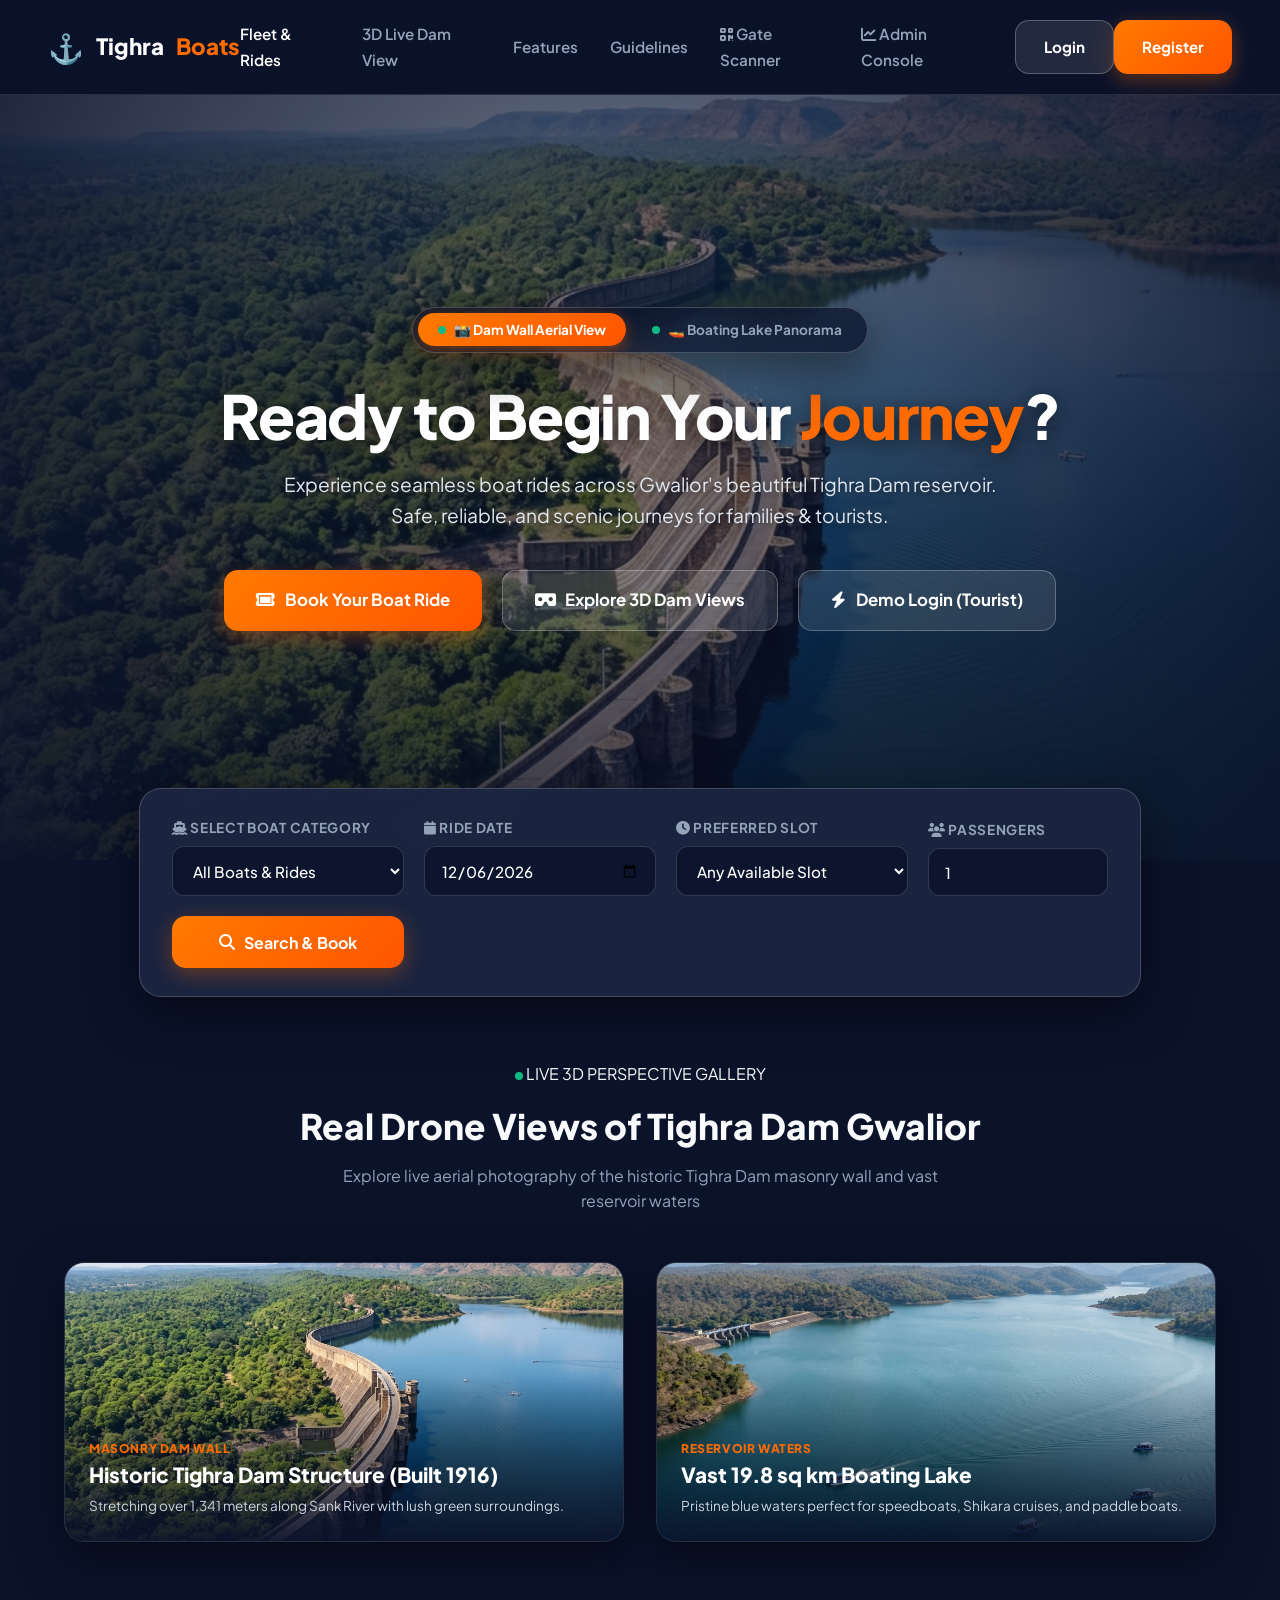
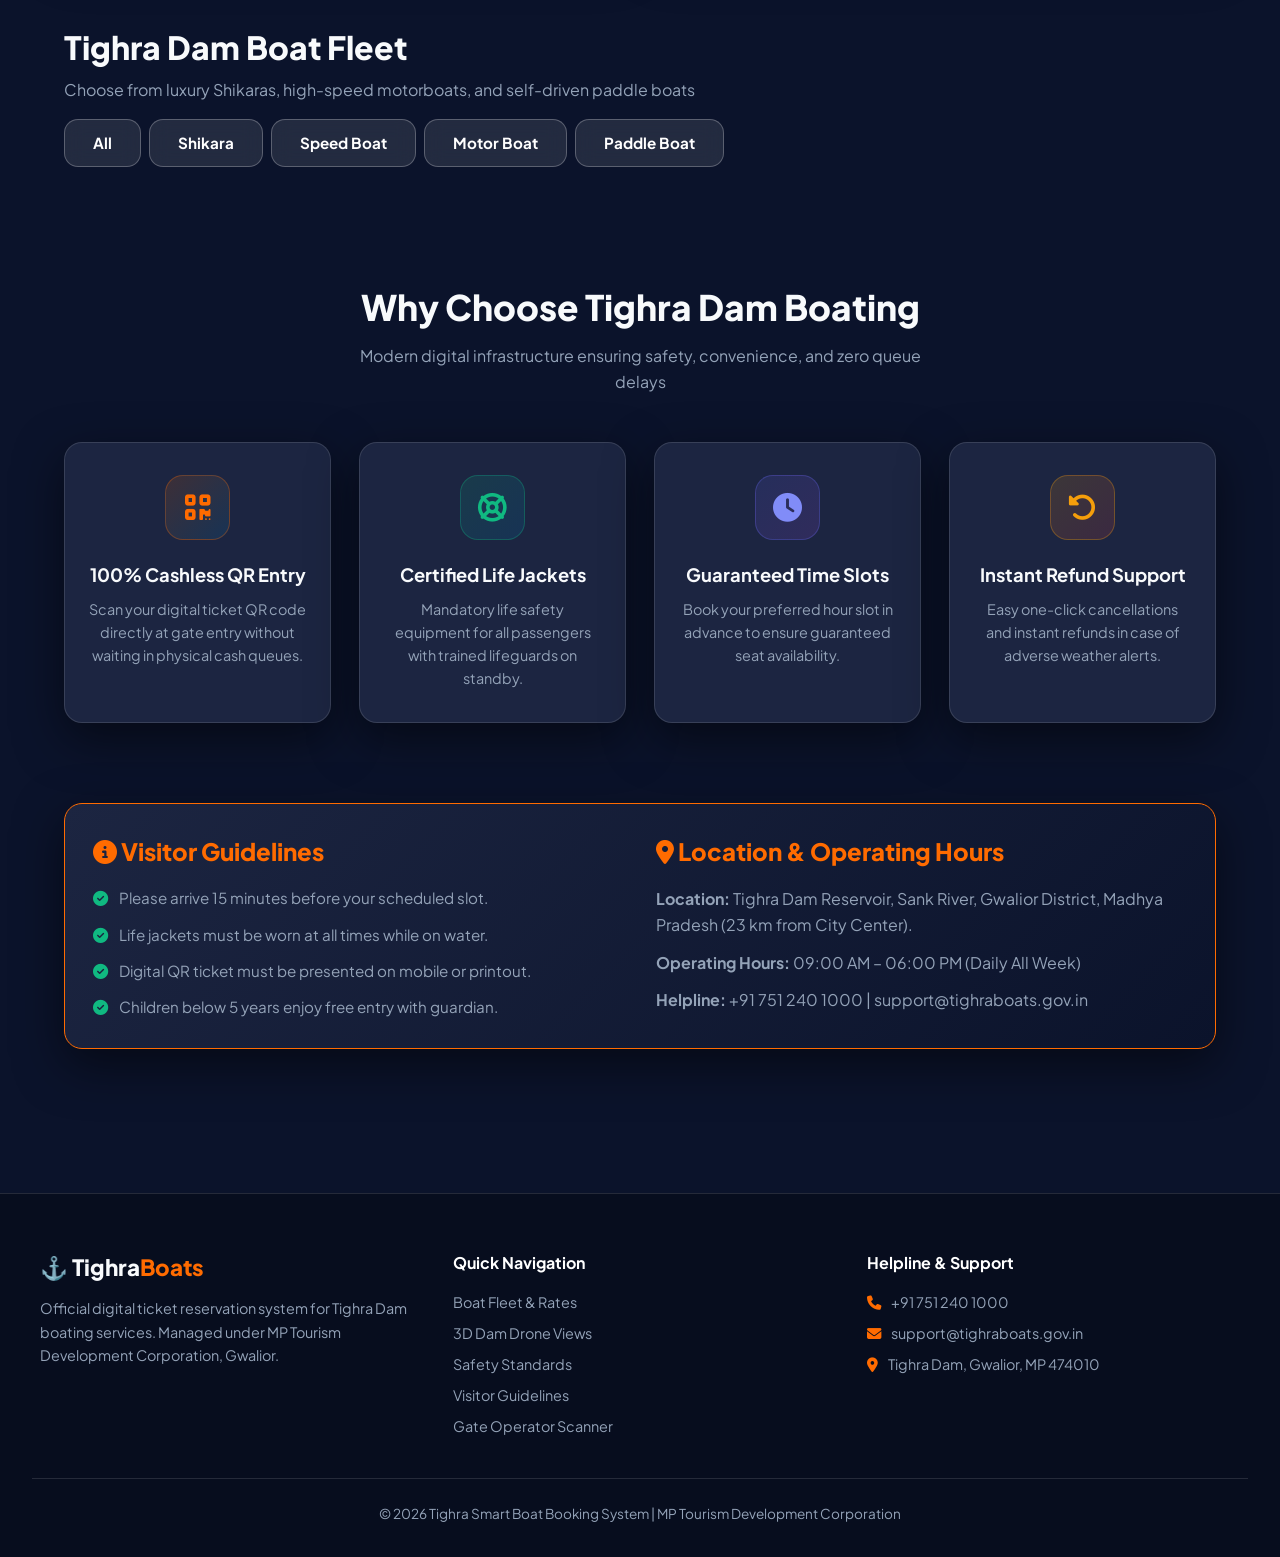
==== index.html @ 551963b4 "Fix layout and static asset paths for Vercel production deployment" ====
<!DOCTYPE html>
<!-- Tighra Dam Official Waterways Portal v2.0 -->
<html lang="en">
<head>
  <meta charset="UTF-8">
  <meta name="viewport" content="width=device-width, initial-scale=1.0">
  <title>Tighra Dam Boating | MP Tourism Official Ticket Booking</title>
  <link rel="stylesheet" href="/static/css/style.css">
  <link rel="stylesheet" href="https://cdnjs.cloudflare.com/ajax/libs/font-awesome/6.4.0/css/all.min.css">
</head>
<body>

  <!-- Navigation Bar -->
  <nav class="navbar">
    <a href="/" class="brand">
      <span class="brand-icon">⚓</span> Tighra<span class="highlight">Boats</span>
    </a>
    <ul class="nav-links">
      <li><a href="#" class="nav-link active" onclick="switchTab('fleet')">Fleet & Rides</a></li>
      <li id="my-tickets-nav" style="display: none;"><a href="#" class="nav-link" onclick="switchTab('tickets')">My Tickets</a></li>
      <li><a href="#showcase-3d" class="nav-link">3D Live Dam View</a></li>
      <li><a href="#features" class="nav-link">Features</a></li>
      <li><a href="#visitor-info" class="nav-link">Guidelines</a></li>
      <li><a href="/operator" class="nav-link" target="_blank"><i class="fa-solid fa-qrcode"></i> Gate Scanner</a></li>
      <li><a href="/admin" class="nav-link" target="_blank"><i class="fa-solid fa-chart-line"></i> Admin Console</a></li>
      <li id="auth-buttons">
        <a href="/login" class="btn btn-outline">Login</a>
        <a href="/register" class="btn btn-primary">Register</a>
      </li>
      <li id="user-profile" style="display: none;">
        <span id="user-display-name" style="font-weight: 700; color: var(--primary); margin-right: 0.5rem;"></span>
        <button class="btn btn-outline" onclick="logout()"><i class="fa-solid fa-right-from-bracket"></i> Logout</button>
      </li>
    </ul>
  </nav>

  <!-- 3D Live Interactive Hero Section -->
  <header class="hero-section" id="hero">
    <!-- Dynamic 3D Background Layer -->
    <div class="hero-bg-layer" id="hero-bg" style="background-image: url('/static/images/tighra_dam_aerial_wall.png');"></div>

    <div class="hero-content" id="hero-card">
      <div class="view-switcher-container">
        <button class="view-btn active" id="btn-view-wall" onclick="switchHeroView('wall')">
          <span class="pulse-dot"></span> 📸 Dam Wall Aerial View
        </button>
        <button class="view-btn" id="btn-view-lake" onclick="switchHeroView('lake')">
          <span class="pulse-dot"></span> 🚤 Boating Lake Panorama
        </button>
      </div>

      <h1 class="hero-title">Ready to Begin Your <span class="highlight-orange">Journey</span>?</h1>
      <p class="hero-subtitle">Experience seamless boat rides across Gwalior's beautiful Tighra Dam reservoir. Safe, reliable, and scenic journeys for families & tourists.</p>

      <div class="hero-actions">
        <a href="#fleet-section" class="btn btn-primary" style="padding: 1rem 2rem; font-size: 1.05rem;"><i class="fa-solid fa-ticket"></i> Book Your Boat Ride</a>
        <a href="#showcase-3d" class="btn btn-outline" style="padding: 1rem 2rem; font-size: 1.05rem;"><i class="fa-solid fa-vr-cardboard"></i> Explore 3D Dam Views</a>
        <a href="/login" class="btn btn-outline" style="padding: 1rem 2rem; font-size: 1.05rem;"><i class="fa-solid fa-bolt"></i> Demo Login (Tourist)</a>
      </div>
    </div>
  </header>

  <!-- Floating Quick Booking Widget -->
  <div class="quick-booking-container">
    <div class="quick-booking-card">
      <div class="form-group">
        <label class="form-label"><i class="fa-solid fa-ship"></i> Select Boat Category</label>
        <select id="hero-boat-select" class="form-select">
          <option value="all">All Boats & Rides</option>
          <option value="Shikara">Shikara Cruise</option>
          <option value="Speed Boat">Speed Boat</option>
          <option value="Motor Boat">Group Motor Boat</option>
          <option value="Paddle Boat">Paddle Boat</option>
        </select>
      </div>

      <div class="form-group">
        <label class="form-label"><i class="fa-solid fa-calendar"></i> Ride Date</label>
        <input type="date" id="hero-date-input" class="form-input">
      </div>

      <div class="form-group">
        <label class="form-label"><i class="fa-solid fa-clock"></i> Preferred Slot</label>
        <select id="hero-slot-select" class="form-select">
          <option value="all">Any Available Slot</option>
          <option value="1">09:00 AM - 10:00 AM</option>
          <option value="2">10:00 AM - 11:00 AM</option>
          <option value="3">11:00 AM - 12:00 PM</option>
          <option value="7">04:00 PM - 05:00 PM</option>
          <option value="8">05:00 PM - 06:00 PM (Sunset)</option>
        </select>
      </div>

      <div class="form-group">
        <label class="form-label"><i class="fa-solid fa-users"></i> Passengers</label>
        <input type="number" id="hero-passengers" class="form-input" min="1" max="10" value="1">
      </div>

      <div>
        <button class="btn btn-primary btn-block" style="padding: 0.95rem; font-size: 1rem;" onclick="handleQuickSearch()"><i class="fa-solid fa-magnifying-glass"></i> Search & Book</button>
      </div>
    </div>
  </div>

  <!-- Main Content Container -->
  <main style="max-width: 1200px; margin: 0 auto; padding: 0 1.5rem 4rem;">

    <!-- 3D Drone Perspective Showcase -->
    <section id="showcase-3d" style="margin-bottom: 5rem;">
      <div style="text-align: center; margin-bottom: 2.5rem;">
        <div class="badge-pill" style="margin-bottom: 0.75rem;">
          <span class="pulse-dot"></span> LIVE 3D PERSPECTIVE GALLERY
        </div>
        <h2 style="font-size: 2.2rem; font-weight: 800; margin-bottom: 0.5rem;">Real Drone Views of Tighra Dam Gwalior</h2>
        <p style="color: var(--text-muted); max-width: 650px; margin: 0 auto;">Explore live aerial photography of the historic Tighra Dam masonry wall and vast reservoir waters</p>
      </div>

      <div class="showcase-3d-grid">
        <div class="showcase-card" onclick="switchHeroView('wall')">
          <img src="/static/images/tighra_dam_aerial_wall.png" alt="Tighra Dam Wall Drone Aerial View">
          <div class="showcase-overlay">
            <span style="font-size: 0.75rem; font-weight: 800; color: var(--primary); text-transform: uppercase; letter-spacing: 0.05em;">Masonry Dam Wall</span>
            <h3 style="font-size: 1.3rem; font-weight: 800; color: #fff;">Historic Tighra Dam Structure (Built 1916)</h3>
            <p style="font-size: 0.85rem; color: #cbd5e1; margin-top: 0.25rem;">Stretching over 1,341 meters along Sank River with lush green surroundings.</p>
          </div>
        </div>

        <div class="showcase-card" onclick="switchHeroView('lake')">
          <img src="/static/images/tighra_dam_lake_boats.png" alt="Tighra Dam Lake Boating Panorama View">
          <div class="showcase-overlay">
            <span style="font-size: 0.75rem; font-weight: 800; color: var(--primary); text-transform: uppercase; letter-spacing: 0.05em;">Reservoir Waters</span>
            <h3 style="font-size: 1.3rem; font-weight: 800; color: #fff;">Vast 19.8 sq km Boating Lake</h3>
            <p style="font-size: 0.85rem; color: #cbd5e1; margin-top: 0.25rem;">Pristine blue waters perfect for speedboats, Shikara cruises, and paddle boats.</p>
          </div>
        </div>
      </div>
    </section>

    <!-- Fleet Showcase Tab -->
    <section id="tab-fleet">
      <div id="fleet-section" style="display: flex; justify-content: space-between; align-items: center; margin-bottom: 2rem; flex-wrap: wrap; gap: 1rem;">
        <div>
          <h2 style="font-size: 2rem; font-weight: 800; margin-bottom: 0.25rem;">Tighra Dam Boat Fleet</h2>
          <p style="color: var(--text-muted);">Choose from luxury Shikaras, high-speed motorboats, and self-driven paddle boats</p>
        </div>

        <div style="display: flex; gap: 0.5rem; flex-wrap: wrap;">
          <button class="btn btn-outline" onclick="filterBoats('all')">All</button>
          <button class="btn btn-outline" onclick="filterBoats('Shikara')">Shikara</button>
          <button class="btn btn-outline" onclick="filterBoats('Speed Boat')">Speed Boat</button>
          <button class="btn btn-outline" onclick="filterBoats('Motor Boat')">Motor Boat</button>
          <button class="btn btn-outline" onclick="filterBoats('Paddle Boat')">Paddle Boat</button>
        </div>
      </div>

      <div id="boats-grid" class="grid">
        <!-- Rendered via JavaScript -->
      </div>
    </section>

    <!-- My Tickets Tab -->
    <section id="tab-tickets" style="display: none;">
      <h2 style="font-size: 2rem; font-weight: 800; margin-bottom: 0.5rem;">My Booked Digital Tickets</h2>
      <p style="color: var(--text-muted); margin-bottom: 2rem;">Manage your active QR tickets, view details, or process cancellations</p>
      <div id="my-tickets-grid" class="grid">
        <!-- Rendered via JavaScript -->
      </div>
    </section>

    <!-- Why Choose Us Features Grid -->
    <section id="features" style="margin-top: 5rem;">
      <div style="text-align: center; margin-bottom: 3rem;">
        <h2 style="font-size: 2.2rem; font-weight: 800; margin-bottom: 0.5rem;">Why Choose Tighra Dam Boating</h2>
        <p style="color: var(--text-muted); max-width: 600px; margin: 0 auto;">Modern digital infrastructure ensuring safety, convenience, and zero queue delays</p>
      </div>

      <div class="grid" style="grid-template-columns: repeat(auto-fit, minmax(240px, 1fr));">
        <div class="card feature-card">
          <div class="feature-icon"><i class="fa-solid fa-qrcode"></i></div>
          <h3 class="feature-title">100% Cashless QR Entry</h3>
          <p class="feature-desc">Scan your digital ticket QR code directly at gate entry without waiting in physical cash queues.</p>
        </div>

        <div class="card feature-card">
          <div class="feature-icon" style="background: linear-gradient(135deg, rgba(16, 185, 129, 0.15) 0%, rgba(2, 132, 199, 0.15) 100%); border-color: rgba(16, 185, 129, 0.3); color: var(--success);"><i class="fa-solid fa-life-ring"></i></div>
          <h3 class="feature-title">Certified Life Jackets</h3>
          <p class="feature-desc">Mandatory life safety equipment for all passengers with trained lifeguards on standby.</p>
        </div>

        <div class="card feature-card">
          <div class="feature-icon" style="background: linear-gradient(135deg, rgba(99, 102, 241, 0.15) 0%, rgba(168, 85, 247, 0.15) 100%); border-color: rgba(99, 102, 241, 0.3); color: #818cf8;"><i class="fa-solid fa-clock"></i></div>
          <h3 class="feature-title">Guaranteed Time Slots</h3>
          <p class="feature-desc">Book your preferred hour slot in advance to ensure guaranteed seat availability.</p>
        </div>

        <div class="card feature-card">
          <div class="feature-icon" style="background: linear-gradient(135deg, rgba(245, 158, 11, 0.15) 0%, rgba(239, 68, 68, 0.15) 100%); border-color: rgba(245, 158, 11, 0.3); color: var(--warning);"><i class="fa-solid fa-rotate-left"></i></div>
          <h3 class="feature-title">Instant Refund Support</h3>
          <p class="feature-desc">Easy one-click cancellations and instant refunds in case of adverse weather alerts.</p>
        </div>
      </div>
    </section>

    <!-- Visitor Guidelines & Hours -->
    <section id="visitor-info" style="margin-top: 5rem;">
      <div class="card" style="background: linear-gradient(135deg, #1c2541 0%, #0b132b 100%); border: 1px solid var(--primary);">
        <div style="display: grid; grid-template-columns: repeat(auto-fit, minmax(280px, 1fr)); gap: 2rem;">
          <div>
            <h3 style="font-size: 1.5rem; font-weight: 800; margin-bottom: 1rem; color: var(--primary);"><i class="fa-solid fa-circle-info"></i> Visitor Guidelines</h3>
            <ul style="list-style: none; display: flex; flex-direction: column; gap: 0.75rem; color: var(--text-muted); font-size: 0.95rem;">
              <li><i class="fa-solid fa-circle-check" style="color: var(--success); margin-right: 0.5rem;"></i> Please arrive 15 minutes before your scheduled slot.</li>
              <li><i class="fa-solid fa-circle-check" style="color: var(--success); margin-right: 0.5rem;"></i> Life jackets must be worn at all times while on water.</li>
              <li><i class="fa-solid fa-circle-check" style="color: var(--success); margin-right: 0.5rem;"></i> Digital QR ticket must be presented on mobile or printout.</li>
              <li><i class="fa-solid fa-circle-check" style="color: var(--success); margin-right: 0.5rem;"></i> Children below 5 years enjoy free entry with guardian.</li>
            </ul>
          </div>

          <div>
            <h3 style="font-size: 1.5rem; font-weight: 800; margin-bottom: 1rem; color: var(--primary);"><i class="fa-solid fa-location-dot"></i> Location & Operating Hours</h3>
            <p style="color: var(--text-muted); margin-bottom: 0.75rem;"><strong>Location:</strong> Tighra Dam Reservoir, Sank River, Gwalior District, Madhya Pradesh (23 km from City Center).</p>
            <p style="color: var(--text-muted); margin-bottom: 0.75rem;"><strong>Operating Hours:</strong> 09:00 AM – 06:00 PM (Daily All Week)</p>
            <p style="color: var(--text-muted);"><strong>Helpline:</strong> +91 751 240 1000 | support@tighraboats.gov.in</p>
          </div>
        </div>
      </div>
    </section>

  </main>

  <!-- Booking Modal -->
  <div id="booking-modal" class="modal-backdrop">
    <div class="modal">
      <div class="modal-header">
        <h3 class="modal-title" id="booking-modal-title">Book Boat Ride</h3>
        <button class="close-btn" onclick="closeModal('booking-modal')">&times;</button>
      </div>

      <form id="booking-form" onsubmit="handleBookingSubmit(event)">
        <input type="hidden" id="book-boat-id">

        <div class="form-group" style="margin-bottom: 1rem;">
          <label class="form-label">Selected Boat</label>
          <input type="text" id="book-boat-name" class="form-input" readonly>
        </div>

        <div class="form-group" style="margin-bottom: 1rem;">
          <label class="form-label">Select Date</label>
          <input type="date" id="book-date" class="form-input" required onchange="loadAvailableSlots()">
        </div>

        <div class="form-group" style="margin-bottom: 1rem;">
          <label class="form-label">Select Time Slot</label>
          <select id="book-slot-id" class="form-select" required onchange="calculateTotalPrice()">
            <option value="">-- Choose Time Slot --</option>
          </select>
        </div>

        <div class="form-group" style="margin-bottom: 1.25rem;">
          <label class="form-label">Number of Passengers</label>
          <input type="number" id="book-passengers" class="form-input" min="1" max="10" value="1" required onchange="calculateTotalPrice()" onkeyup="calculateTotalPrice()">
        </div>

        <div style="background: rgba(255, 107, 0, 0.1); border: 1px solid rgba(255, 107, 0, 0.3); border-radius: 12px; padding: 1.25rem; margin-bottom: 1.5rem;">
          <div style="display: flex; justify-content: space-between; margin-bottom: 0.5rem;">
            <span>Rate per passenger:</span>
            <span id="book-rate-display" style="font-weight: 700; color: var(--primary);">₹0</span>
          </div>
          <div style="display: flex; justify-content: space-between; font-size: 1.25rem; font-weight: 800; border-top: 1px solid rgba(255, 255, 255, 0.1); padding-top: 0.5rem;">
            <span>Total Payable Amount:</span>
            <span id="book-total-display" style="color: var(--success);">₹0</span>
          </div>
        </div>

        <button type="submit" class="btn btn-primary btn-block" style="padding: 1rem; font-size: 1.05rem;"><i class="fa-solid fa-lock"></i> Proceed to Pay (Razorpay Gateway)</button>
      </form>
    </div>
  </div>

  <!-- Real Razorpay Tourist Payment Drawer Modal -->
  <div id="payment-modal" class="modal-backdrop">
    <div class="modal" style="border: 2px solid var(--primary); max-width: 480px;">
      <div style="display: flex; justify-content: space-between; align-items: center; border-bottom: 1px solid var(--card-border); padding-bottom: 1rem; margin-bottom: 1.25rem;">
        <div style="display: flex; align-items: center; gap: 0.75rem;">
          <div style="font-size: 1.8rem; color: var(--primary);"><i class="fa-solid fa-shield-halved"></i></div>
          <div>
            <h4 style="font-size: 1.1rem; font-weight: 800;">Razorpay Secure Payment</h4>
            <p style="font-size: 0.75rem; color: var(--text-muted);">MP Tourism - Tighra Dam Boating</p>
          </div>
        </div>
        <button class="close-btn" onclick="closeModal('payment-modal')">&times;</button>
      </div>

      <div style="background: #0b132b; padding: 1rem; border-radius: 12px; margin-bottom: 1.25rem;">
        <div style="display: flex; justify-content: space-between; margin-bottom: 0.35rem; font-size: 0.9rem;">
          <span style="color: var(--text-muted);">Order Amount:</span>
          <strong id="pay-modal-amount" style="color: var(--success); font-size: 1.25rem;">₹0</strong>
        </div>
        <div style="font-size: 0.75rem; color: var(--text-muted);"><i class="fa-solid fa-lock"></i> 256-Bit SSL Encrypted Payment</div>
      </div>

      <div class="form-group" style="margin-bottom: 1.25rem;">
        <label class="form-label">Select Payment Option</label>
        <select id="payment-method-select" class="form-select" onchange="togglePaymentInputs()">
          <option value="upi">UPI (GPay / PhonePe / Paytm / BHIM)</option>
          <option value="card">Credit / Debit Card</option>
          <option value="netbanking">Net Banking</option>
        </select>
      </div>

      <!-- UPI Payment Details -->
      <div id="pay-input-upi" class="pay-input-group" style="margin-bottom: 1.25rem;">
        <label class="form-label">Enter VPA / UPI ID</label>
        <input type="text" id="pay-upi-id" class="form-input" placeholder="e.g. mobileNumber@upi or user@okhdfcbank" value="tourist@upi">
        <p style="font-size: 0.75rem; color: var(--text-muted); margin-top: 0.35rem;">A payment request will be sent to your UPI App.</p>
      </div>

      <!-- Card Payment Details -->
      <div id="pay-input-card" class="pay-input-group" style="display: none; margin-bottom: 1.25rem;">
        <div class="form-group" style="margin-bottom: 0.85rem;">
          <label class="form-label">Card Number</label>
          <input type="text" class="form-input" placeholder="4532 •••• •••• 8910" value="4532 8900 1234 8910">
        </div>
        <div style="display: grid; grid-template-columns: 1fr 1fr; gap: 0.75rem;">
          <div>
            <label class="form-label">Expiry (MM/YY)</label>
            <input type="text" class="form-input" placeholder="08/28" value="12/28">
          </div>
          <div>
            <label class="form-label">CVV</label>
            <input type="password" class="form-input" placeholder="•••" value="888">
          </div>
        </div>
      </div>

      <!-- Net Banking Bank Details -->
      <div id="pay-input-netbanking" class="pay-input-group" style="display: none; margin-bottom: 1.25rem;">
        <label class="form-label">Select Your Bank</label>
        <select class="form-select">
          <option value="SBI">State Bank of India (SBI)</option>
          <option value="HDFC">HDFC Bank</option>
          <option value="ICICI">ICICI Bank</option>
          <option value="AXIS">Axis Bank</option>
          <option value="PNB">Punjab National Bank</option>
        </select>
      </div>

      <button onclick="processPaymentSuccess()" class="btn btn-success btn-block" style="padding: 1rem; font-size: 1.1rem;"><i class="fa-solid fa-check-circle"></i> Complete Payment & Generate Ticket</button>
    </div>
  </div>

  <!-- Digital Ticket Modal -->
  <div id="ticket-modal" class="modal-backdrop">
    <div class="modal" style="max-width: 460px;">
      <div class="modal-header">
        <h3 class="modal-title">Digital Boarding Pass</h3>
        <button class="close-btn" onclick="closeModal('ticket-modal')">&times;</button>
      </div>

      <div id="ticket-modal-content">
        <!-- Rendered via JavaScript -->
      </div>

      <div style="display: flex; gap: 0.5rem; margin-top: 1.5rem;">
        <button class="btn btn-outline btn-block" onclick="window.print()"><i class="fa-solid fa-print"></i> Print Pass</button>
        <button class="btn btn-primary btn-block" onclick="closeModal('ticket-modal')">Done</button>
      </div>
    </div>
  </div>

  <!-- Auth Modals -->
  <div id="login-modal" class="modal-backdrop">
    <div class="modal">
      <div class="modal-header">
        <h3 class="modal-title">Login to Account</h3>
        <button class="close-btn" onclick="closeModal('login-modal')">&times;</button>
      </div>
      <form onsubmit="handleLogin(event)">
        <div class="form-group" style="margin-bottom: 1rem;">
          <label class="form-label">Email Address</label>
          <input type="email" id="login-email" class="form-input" required placeholder="tourist@example.com">
        </div>
        <div class="form-group" style="margin-bottom: 1.25rem;">
          <label class="form-label">Password</label>
          <input type="password" id="login-password" class="form-input" required placeholder="••••••••">
        </div>
        <button type="submit" class="btn btn-primary btn-block" style="padding: 0.9rem;">Login</button>
      </form>
    </div>
  </div>

  <div id="register-modal" class="modal-backdrop">
    <div class="modal">
      <div class="modal-header">
        <h3 class="modal-title">Create Tourist Account</h3>
        <button class="close-btn" onclick="closeModal('register-modal')">&times;</button>
      </div>
      <form onsubmit="handleRegister(event)">
        <div class="form-group" style="margin-bottom: 0.85rem;">
          <label class="form-label">Full Name</label>
          <input type="text" id="reg-name" class="form-input" required placeholder="Anand Sharma">
        </div>
        <div class="form-group" style="margin-bottom: 0.85rem;">
          <label class="form-label">Email Address</label>
          <input type="email" id="reg-email" class="form-input" required placeholder="tourist@example.com">
        </div>
        <div class="form-group" style="margin-bottom: 0.85rem;">
          <label class="form-label">Mobile Number</label>
          <input type="tel" id="reg-phone" class="form-input" required placeholder="+91 98765 43210">
        </div>
        <div class="form-group" style="margin-bottom: 1.25rem;">
          <label class="form-label">Password</label>
          <input type="password" id="reg-password" class="form-input" required placeholder="••••••••">
        </div>
        <button type="submit" class="btn btn-primary btn-block" style="padding: 0.9rem;">Create Account</button>
      </form>
    </div>
  </div>

  <!-- Footer -->
  <footer>
    <div class="footer-content">
      <div>
        <div class="footer-brand">⚓ Tighra<span style="color: var(--primary);">Boats</span></div>
        <p class="footer-text">Official digital ticket reservation system for Tighra Dam boating services. Managed under MP Tourism Development Corporation, Gwalior.</p>
      </div>

      <div>
        <h4 style="font-size: 1rem; font-weight: 700; margin-bottom: 1rem; color: #fff;">Quick Navigation</h4>
        <ul style="list-style: none; display: flex; flex-direction: column; gap: 0.5rem; font-size: 0.9rem; color: var(--text-muted);">
          <li><a href="#fleet-section" style="color: inherit; text-decoration: none;">Boat Fleet & Rates</a></li>
          <li><a href="#showcase-3d" style="color: inherit; text-decoration: none;">3D Dam Drone Views</a></li>
          <li><a href="#features" style="color: inherit; text-decoration: none;">Safety Standards</a></li>
          <li><a href="#visitor-info" style="color: inherit; text-decoration: none;">Visitor Guidelines</a></li>
          <li><a href="/operator" target="_blank" style="color: inherit; text-decoration: none;">Gate Operator Scanner</a></li>
        </ul>
      </div>

      <div>
        <h4 style="font-size: 1rem; font-weight: 700; margin-bottom: 1rem; color: #fff;">Helpline & Support</h4>
        <p class="footer-text"><i class="fa-solid fa-phone" style="color: var(--primary); margin-right: 0.5rem;"></i> +91 751 240 1000</p>
        <p class="footer-text" style="margin-top: 0.5rem;"><i class="fa-solid fa-envelope" style="color: var(--primary); margin-right: 0.5rem;"></i> support@tighraboats.gov.in</p>
        <p class="footer-text" style="margin-top: 0.5rem;"><i class="fa-solid fa-location-dot" style="color: var(--primary); margin-right: 0.5rem;"></i> Tighra Dam, Gwalior, MP 474010</p>
      </div>
    </div>

    <div style="text-align: center; border-top: 1px solid var(--card-border); padding-top: 1.5rem; color: var(--text-muted); font-size: 0.85rem;">
      <p>&copy; 2026 Tighra Smart Boat Booking System | MP Tourism Development Corporation</p>
    </div>
  </footer>

  <script src="/static/js/app.js"></script>
</body>
</html>
---- static/css/style.css ----
/* Tighra Smart Boat Booking System - Premium 3D Live UI/UX (CarFerry Inspired) */
@import url('https://fonts.googleapis.com/css2?family=Plus+Jakarta+Sans:wght@300;400;500;600;700;800&display=swap');

:root {
  --primary: #ff6b00;
  --primary-hover: #e66000;
  --primary-gradient: linear-gradient(135deg, #ff7a00 0%, #ff5500 100%);
  --secondary-blue: #0284c7;
  --dark-bg: #0b132b;
  --dark-card: #1c2541;
  --card-border: rgba(255, 255, 255, 0.12);
  --text-main: #f8fafc;
  --text-muted: #94a3b8;
  --success: #10b981;
  --danger: #ef4444;
  --warning: #f59e0b;
  --glass-shadow: 0 16px 48px rgba(0, 0, 0, 0.5);
  --radius: 18px;
  --transition: all 0.35s cubic-bezier(0.4, 0, 0.2, 1);
}

* {
  box-sizing: border-box;
  margin: 0;
  padding: 0;
  font-family: 'Plus Jakarta Sans', sans-serif;
}

body {
  background-color: var(--dark-bg);
  color: var(--text-main);
  min-height: 100vh;
  line-height: 1.6;
  overflow-x: hidden;
}

/* Header & Navbar */
.navbar {
  display: flex;
  justify-content: space-between;
  align-items: center;
  padding: 1.25rem 3rem;
  background: rgba(11, 19, 43, 0.92);
  backdrop-filter: blur(14px);
  border-bottom: 1px solid var(--card-border);
  position: sticky;
  top: 0;
  z-index: 1000;
}

.brand {
  display: flex;
  align-items: center;
  gap: 0.75rem;
  font-size: 1.4rem;
  font-weight: 800;
  color: #fff;
  text-decoration: none;
}

.brand span.highlight {
  color: var(--primary);
}

.brand-icon {
  font-size: 1.8rem;
  color: var(--primary);
}

.nav-links {
  display: flex;
  align-items: center;
  gap: 2rem;
  list-style: none;
}

.nav-link {
  color: var(--text-muted);
  text-decoration: none;
  font-weight: 600;
  font-size: 0.95rem;
  transition: var(--transition);
  cursor: pointer;
}

.nav-link:hover, .nav-link.active {
  color: #fff;
}

/* 3D Live Hero Section */
.hero-section {
  position: relative;
  min-height: 85vh;
  display: flex;
  flex-direction: column;
  align-items: center;
  justify-content: center;
  text-align: center;
  padding: 5rem 1.5rem 6rem;
  perspective: 1000px;
  overflow: hidden;
}

.hero-bg-layer {
  position: absolute;
  top: -5%;
  left: -5%;
  width: 110%;
  height: 110%;
  background-size: cover;
  background-position: center;
  transition: transform 0.2s cubic-bezier(0.1, 0.9, 0.2, 1), background-image 0.75s ease-in-out;
  z-index: 1;
}

.hero-bg-layer::after {
  content: '';
  position: absolute;
  inset: 0;
  background: radial-gradient(circle at 50% 40%, rgba(11, 19, 43, 0.45) 0%, rgba(11, 19, 43, 0.95) 90%);
}

.hero-content {
  position: relative;
  z-index: 10;
  max-width: 920px;
  transform-style: preserve-3d;
  transition: transform 0.2s cubic-bezier(0.1, 0.9, 0.2, 1);
}

/* Live 3D View Switcher Pills */
.view-switcher-container {
  display: inline-flex;
  background: rgba(11, 19, 43, 0.75);
  backdrop-filter: blur(16px);
  border: 1px solid rgba(255, 255, 255, 0.2);
  border-radius: 40px;
  padding: 0.35rem;
  gap: 0.35rem;
  margin-bottom: 1.75rem;
  box-shadow: var(--glass-shadow);
}

.view-btn {
  padding: 0.5rem 1.25rem;
  border-radius: 30px;
  font-size: 0.85rem;
  font-weight: 700;
  border: none;
  background: transparent;
  color: var(--text-muted);
  cursor: pointer;
  transition: var(--transition);
  display: flex;
  align-items: center;
  gap: 0.5rem;
}

.view-btn.active {
  background: var(--primary-gradient);
  color: #fff;
  box-shadow: 0 4px 15px rgba(255, 107, 0, 0.4);
}

/* Pulsing Live Dot */
.pulse-dot {
  width: 8px;
  height: 8px;
  background: #10b981;
  border-radius: 50%;
  display: inline-block;
  box-shadow: 0 0 0 0 rgba(16, 185, 129, 0.7);
  animation: pulse 1.6s infinite;
}

@keyframes pulse {
  0% { box-shadow: 0 0 0 0 rgba(16, 185, 129, 0.7); }
  70% { box-shadow: 0 0 0 8px rgba(16, 185, 129, 0); }
  100% { box-shadow: 0 0 0 0 rgba(16, 185, 129, 0); }
}

.hero-title {
  font-size: 3.8rem;
  font-weight: 800;
  line-height: 1.12;
  letter-spacing: -0.02em;
  margin-bottom: 1.25rem;
  color: #ffffff;
  text-shadow: 0 4px 20px rgba(0,0,0,0.6);
}

.highlight-orange {
  color: var(--primary);
  display: inline-block;
}

.hero-subtitle {
  font-size: 1.2rem;
  color: #e2e8f0;
  max-width: 740px;
  margin: 0 auto 2.5rem;
  font-weight: 400;
  text-shadow: 0 2px 10px rgba(0,0,0,0.5);
}

.hero-actions {
  display: flex;
  gap: 1.25rem;
  justify-content: center;
  flex-wrap: wrap;
}

/* Floating Quick Search Widget */
.quick-booking-container {
  width: 100%;
  max-width: 1050px;
  margin: -4.5rem auto 4rem;
  position: relative;
  z-index: 100;
  padding: 0 1.5rem;
}

.quick-booking-card {
  background: rgba(28, 37, 65, 0.95);
  backdrop-filter: blur(20px);
  border: 1px solid rgba(255, 255, 255, 0.18);
  border-radius: 22px;
  padding: 1.75rem 2rem;
  box-shadow: var(--glass-shadow);
  display: grid;
  grid-template-columns: repeat(auto-fit, minmax(200px, 1fr)) 180px;
  gap: 1.25rem;
  align-items: end;
}

/* Buttons */
.btn {
  display: inline-flex;
  align-items: center;
  justify-content: center;
  gap: 0.6rem;
  padding: 0.85rem 1.75rem;
  border-radius: 14px;
  font-weight: 700;
  border: none;
  cursor: pointer;
  transition: var(--transition);
  text-decoration: none;
  font-size: 0.95rem;
}

.btn-primary {
  background: var(--primary-gradient);
  color: #fff;
  box-shadow: 0 6px 20px rgba(255, 107, 0, 0.35);
}

.btn-primary:hover {
  transform: translateY(-2px);
  box-shadow: 0 10px 28px rgba(255, 107, 0, 0.55);
}

.btn-outline {
  background: rgba(255, 255, 255, 0.1);
  border: 1px solid rgba(255, 255, 255, 0.25);
  color: #fff;
  backdrop-filter: blur(10px);
}

.btn-outline:hover {
  background: rgba(255, 255, 255, 0.22);
  border-color: #fff;
}

.btn-danger {
  background: linear-gradient(135deg, #ef4444 0%, #dc2626 100%);
  color: #fff;
}

.btn-success {
  background: linear-gradient(135deg, #10b981 0%, #059669 100%);
  color: #fff;
}

.btn-block {
  width: 100%;
}

/* 3D Showcase Section */
.showcase-3d-grid {
  display: grid;
  grid-template-columns: repeat(auto-fit, minmax(340px, 1fr));
  gap: 2rem;
  margin: 3rem 0;
}

.showcase-card {
  position: relative;
  height: 280px;
  border-radius: 20px;
  overflow: hidden;
  border: 1px solid var(--card-border);
  box-shadow: var(--glass-shadow);
  transition: var(--transition);
  cursor: pointer;
}

.showcase-card img {
  width: 100%;
  height: 100%;
  object-fit: cover;
  transition: transform 0.6s ease;
}

.showcase-card:hover img {
  transform: scale(1.08);
}

.showcase-overlay {
  position: absolute;
  inset: 0;
  background: linear-gradient(to top, rgba(11, 19, 43, 0.95) 0%, transparent 60%);
  padding: 1.5rem;
  display: flex;
  flex-direction: column;
  justify-content: flex-end;
}

/* Form Controls */
.form-group {
  margin-bottom: 0;
  text-align: left;
}

.form-label {
  display: block;
  font-size: 0.85rem;
  font-weight: 700;
  color: var(--text-muted);
  margin-bottom: 0.5rem;
  text-transform: uppercase;
  letter-spacing: 0.05em;
}

.form-input, .form-select {
  width: 100%;
  padding: 0.85rem 1rem;
  background: rgba(11, 19, 43, 0.85);
  border: 1px solid rgba(255, 255, 255, 0.15);
  border-radius: 12px;
  color: #fff;
  font-size: 0.95rem;
  font-weight: 500;
  transition: var(--transition);
}

.form-input:focus, .form-select:focus {
  outline: none;
  border-color: var(--primary);
  box-shadow: 0 0 0 3px rgba(255, 107, 0, 0.25);
}

/* Glass Cards */
.card {
  background: var(--dark-card);
  border: 1px solid var(--card-border);
  border-radius: var(--radius);
  padding: 1.75rem;
  box-shadow: var(--glass-shadow);
  transition: var(--transition);
}

.card:hover {
  border-color: rgba(255, 107, 0, 0.4);
  transform: translateY(-4px);
}

/* Grid Layouts */
.grid {
  display: grid;
  grid-template-columns: repeat(auto-fit, minmax(280px, 1fr));
  gap: 1.75rem;
  margin: 2rem 0;
}

/* Boat Cards */
.boat-card {
  display: flex;
  flex-direction: column;
  overflow: hidden;
  position: relative;
  padding: 0;
}

.boat-card-body {
  padding: 1.5rem;
  display: flex;
  flex-direction: column;
  flex-grow: 1;
}

.boat-image-container {
  position: relative;
  width: 100%;
  height: 210px;
  overflow: hidden;
}

.boat-image {
  width: 100%;
  height: 100%;
  object-fit: cover;
  transition: transform 0.5s ease;
}

.boat-card:hover .boat-image {
  transform: scale(1.08);
}

.boat-type-badge {
  position: absolute;
  top: 1rem;
  left: 1rem;
  padding: 0.35rem 0.85rem;
  border-radius: 20px;
  font-size: 0.75rem;
  font-weight: 800;
  text-transform: uppercase;
  background: rgba(11, 19, 43, 0.85);
  backdrop-filter: blur(8px);
  color: var(--primary);
  border: 1px solid rgba(255, 107, 0, 0.5);
}

.boat-title {
  font-size: 1.3rem;
  font-weight: 800;
  color: #fff;
  margin-bottom: 0.35rem;
}

.boat-price {
  font-size: 1.4rem;
  font-weight: 800;
  color: var(--primary);
}

/* Feature Highlights Grid */
.feature-card {
  text-align: center;
  padding: 2rem 1.5rem;
}

.feature-icon {
  width: 65px;
  height: 65px;
  border-radius: 18px;
  background: linear-gradient(135deg, rgba(255, 107, 0, 0.15) 0%, rgba(2, 132, 199, 0.15) 100%);
  border: 1px solid rgba(255, 107, 0, 0.3);
  display: flex;
  align-items: center;
  justify-content: center;
  font-size: 1.8rem;
  color: var(--primary);
  margin: 0 auto 1.25rem;
}

.feature-title {
  font-size: 1.15rem;
  font-weight: 700;
  margin-bottom: 0.5rem;
}

.feature-desc {
  font-size: 0.9rem;
  color: var(--text-muted);
}

/* Modals */
.modal-backdrop {
  position: fixed;
  top: 0;
  left: 0;
  width: 100vw;
  height: 100vh;
  background: rgba(11, 19, 43, 0.88);
  backdrop-filter: blur(10px);
  display: flex;
  align-items: center;
  justify-content: center;
  z-index: 2000;
  opacity: 0;
  pointer-events: none;
  transition: opacity 0.3s ease;
}

.modal-backdrop.active {
  opacity: 1;
  pointer-events: auto;
}

.modal {
  background: #1c2541;
  border: 1px solid var(--card-border);
  border-radius: var(--radius);
  padding: 2rem;
  width: 90%;
  max-width: 520px;
  max-height: 90vh;
  overflow-y: auto;
  box-shadow: var(--glass-shadow);
  transform: translateY(20px);
  transition: transform 0.3s ease;
}

.modal-backdrop.active .modal {
  transform: translateY(0);
}

.modal-header {
  display: flex;
  justify-content: space-between;
  align-items: center;
  margin-bottom: 1.5rem;
}

.modal-title {
  font-size: 1.4rem;
  font-weight: 800;
}

.close-btn {
  background: transparent;
  border: none;
  color: var(--text-muted);
  font-size: 1.6rem;
  cursor: pointer;
}

.close-btn:hover {
  color: #fff;
}

/* Digital Ticket */
.ticket-card {
  background: linear-gradient(135deg, #1c2541 0%, #0b132b 100%);
  border: 2px dashed var(--primary);
  border-radius: 20px;
  padding: 1.75rem;
  text-align: center;
  position: relative;
}

.ticket-qr {
  background: #fff;
  padding: 1rem;
  border-radius: 14px;
  display: inline-block;
  margin: 1.25rem 0;
}

.ticket-qr img {
  width: 180px;
  height: 180px;
}

.status-badge {
  display: inline-block;
  padding: 0.35rem 0.85rem;
  border-radius: 20px;
  font-size: 0.8rem;
  font-weight: 800;
}

.badge-paid { background: rgba(16, 185, 129, 0.2); color: #10b981; border: 1px solid #10b981; }
.badge-used { background: rgba(99, 102, 241, 0.2); color: #818cf8; border: 1px solid #818cf8; }
.badge-cancelled { background: rgba(239, 68, 68, 0.2); color: #ef4444; border: 1px solid #ef4444; }

/* Stats & KPI Cards */
.kpi-card {
  display: flex;
  align-items: center;
  gap: 1.25rem;
}

.kpi-icon {
  width: 58px;
  height: 58px;
  border-radius: 16px;
  background: var(--primary-gradient);
  display: flex;
  align-items: center;
  justify-content: center;
  font-size: 1.6rem;
  color: #fff;
}

.kpi-value {
  font-size: 1.85rem;
  font-weight: 800;
  color: #fff;
}

.kpi-label {
  font-size: 0.85rem;
  color: var(--text-muted);
}

/* Scanner Video Container */
#reader {
  width: 100%;
  max-width: 450px;
  margin: 0 auto;
  border-radius: 16px;
  overflow: hidden;
  border: 2px solid var(--primary);
}

/* Footer */
footer {
  background: #070d1e;
  border-top: 1px solid var(--card-border);
  padding: 3.5rem 2rem 2rem;
  margin-top: 5rem;
}

.footer-content {
  max-width: 1200px;
  margin: 0 auto;
  display: grid;
  grid-template-columns: repeat(auto-fit, minmax(250px, 1fr));
  gap: 2.5rem;
  margin-bottom: 2.5rem;
}

.footer-brand {
  font-size: 1.4rem;
  font-weight: 800;
  margin-bottom: 0.75rem;
}

.footer-text {
  color: var(--text-muted);
  font-size: 0.9rem;
}

@media (max-width: 768px) {
  .navbar { padding: 1rem 1.5rem; }
  .hero-title { font-size: 2.5rem; }
  .quick-booking-card { grid-template-columns: 1fr; }
}
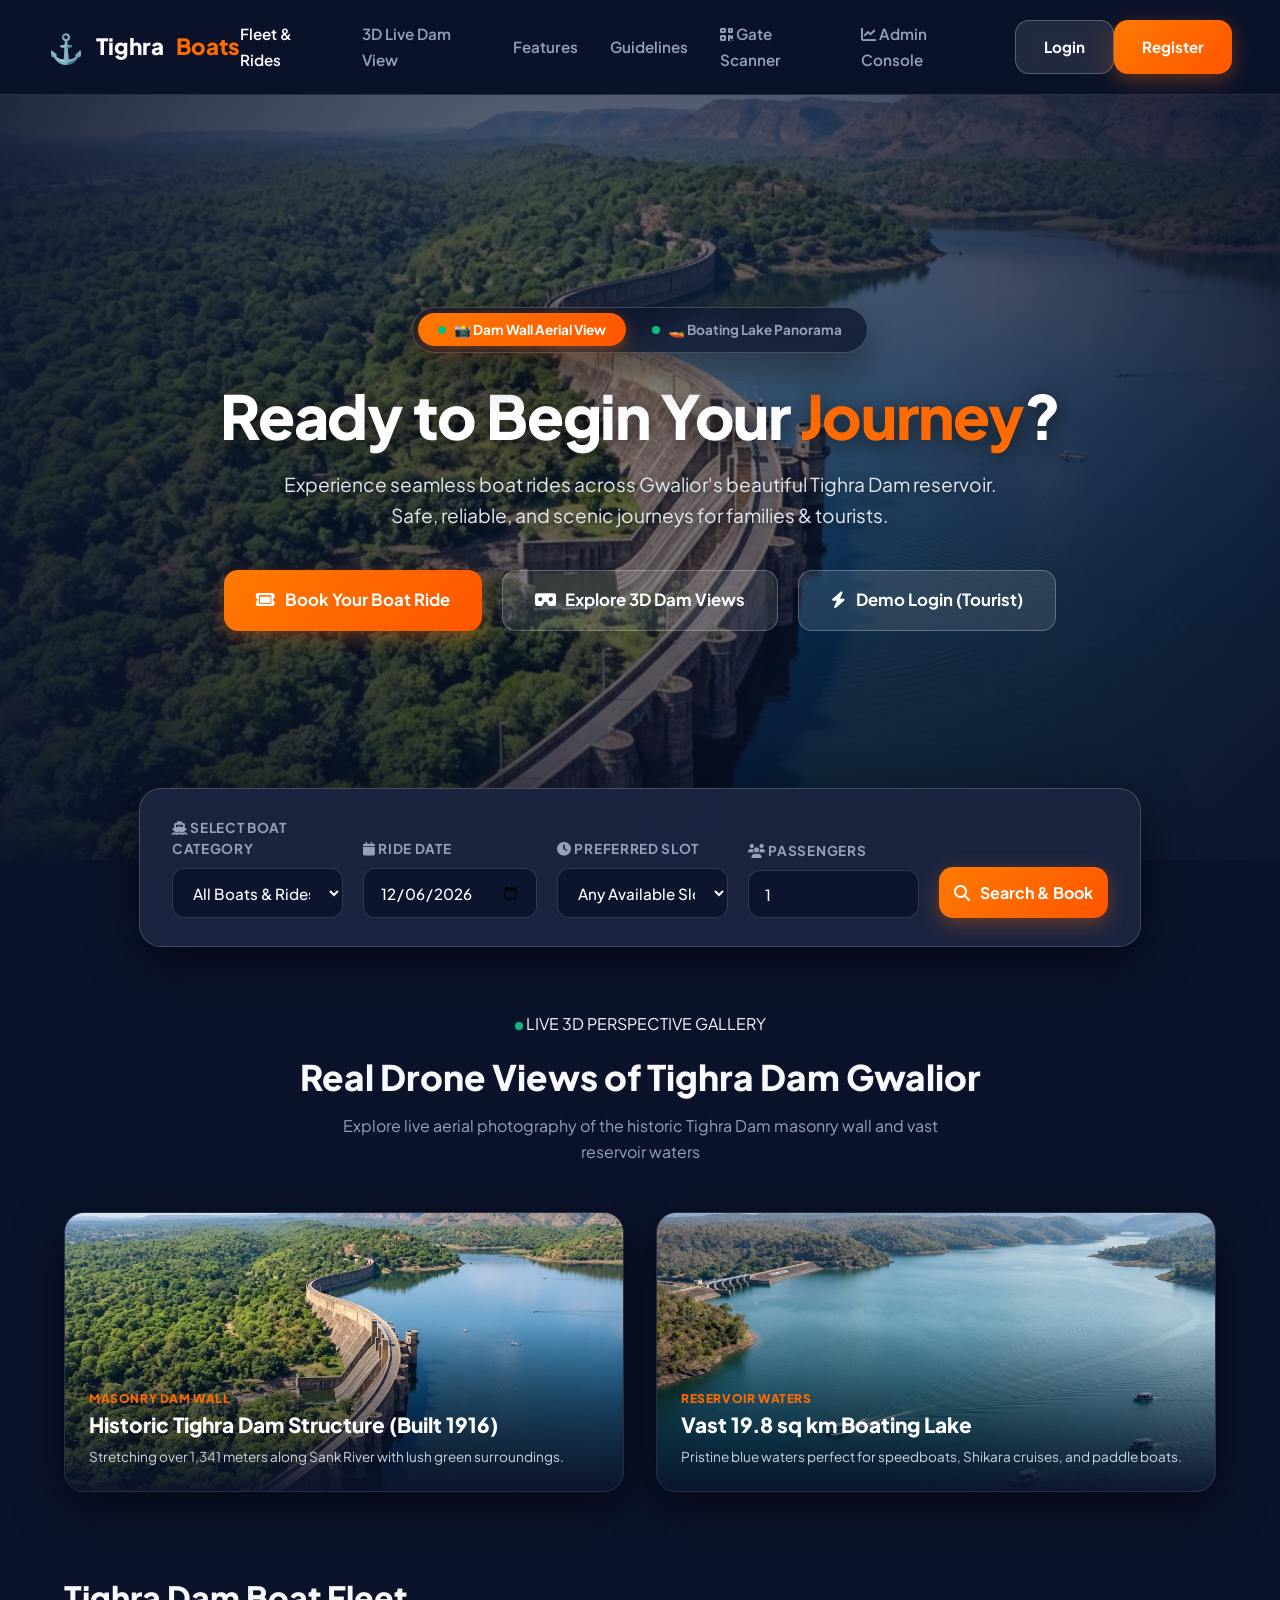
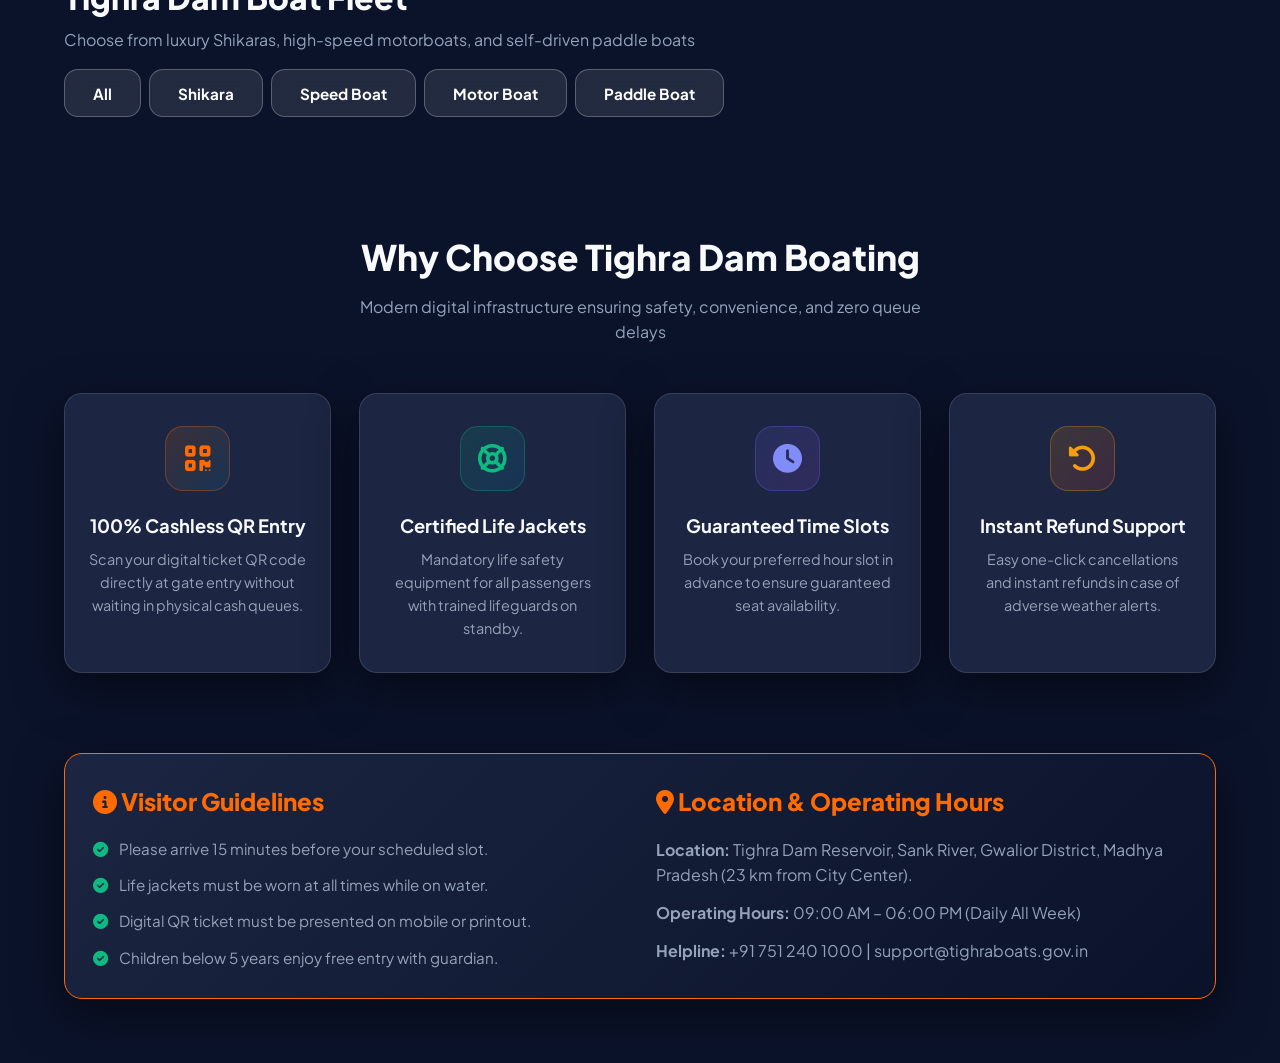
==== commit 3ebeef5c: "Add Meet the Creator & Visionary section featuring Himanshu Rathore and profile photo" ====
--- a/index.html
+++ b/index.html
@@ -15,17 +15,20 @@
     <a href="/" class="brand">
       <span class="brand-icon">⚓</span> Tighra<span class="highlight">Boats</span>
     </a>
-    <ul class="nav-links">
-      <li><a href="#" class="nav-link active" onclick="switchTab('fleet')">Fleet & Rides</a></li>
-      <li id="my-tickets-nav" style="display: none;"><a href="#" class="nav-link" onclick="switchTab('tickets')">My Tickets</a></li>
-      <li><a href="#showcase-3d" class="nav-link">3D Live Dam View</a></li>
-      <li><a href="#features" class="nav-link">Features</a></li>
-      <li><a href="#visitor-info" class="nav-link">Guidelines</a></li>
+    <button class="nav-toggle-btn" id="navToggleBtn" onclick="toggleMobileNav()" aria-label="Toggle navigation">
+      <i class="fa-solid fa-bars"></i>
+    </button>
+    <ul class="nav-links" id="navLinksMenu">
+      <li><a href="#" class="nav-link active" onclick="switchTab('fleet'); closeMobileNav();">Fleet & Rides</a></li>
+      <li id="my-tickets-nav" style="display: none;"><a href="#" class="nav-link" onclick="switchTab('tickets'); closeMobileNav();">My Tickets</a></li>
+      <li><a href="#showcase-3d" class="nav-link" onclick="closeMobileNav();">3D Live Dam View</a></li>
+      <li><a href="#features" class="nav-link" onclick="closeMobileNav();">Features</a></li>
+      <li><a href="#visitor-info" class="nav-link" onclick="closeMobileNav();">Guidelines</a></li>
       <li><a href="/operator" class="nav-link" target="_blank"><i class="fa-solid fa-qrcode"></i> Gate Scanner</a></li>
       <li><a href="/admin" class="nav-link" target="_blank"><i class="fa-solid fa-chart-line"></i> Admin Console</a></li>
       <li id="auth-buttons">
-        <a href="/login" class="btn btn-outline">Login</a>
-        <a href="/register" class="btn btn-primary">Register</a>
+        <a href="/login" class="btn btn-outline" onclick="closeMobileNav();">Login</a>
+        <a href="/register" class="btn btn-primary" onclick="closeMobileNav();">Register</a>
       </li>
       <li id="user-profile" style="display: none;">
         <span id="user-display-name" style="font-weight: 700; color: var(--primary); margin-right: 0.5rem;"></span>
@@ -414,7 +417,46 @@
         <button type="submit" class="btn btn-primary btn-block" style="padding: 0.9rem;">Create Account</button>
       </form>
     </div>
-  </div>
+    <!-- Meet the Creator & Visionary Section -->
+    <section id="creator-section" style="margin-top: 5rem; margin-bottom: 3rem;">
+      <div style="text-align: center; margin-bottom: 2.5rem;">
+        <div class="badge-pill" style="margin-bottom: 0.75rem;">
+          <span class="pulse-dot"></span> THE MIND BEHIND TIGHRA BOATS
+        </div>
+        <h2 style="font-size: 2.2rem; font-weight: 800; margin-bottom: 0.5rem;">Meet the Creator & Visionary</h2>
+        <p style="color: var(--text-muted); max-width: 650px; margin: 0 auto;">Innovating digital tourism infrastructure for Gwalior's iconic Tighra Dam</p>
+      </div>
+
+      <div class="creator-card" style="background: var(--dark-card); border: 1px solid var(--card-border); border-radius: 24px; padding: 2.5rem; display: flex; align-items: center; gap: 2.5rem; flex-wrap: wrap; box-shadow: var(--glass-shadow);">
+        <div class="creator-img-wrapper" style="position: relative; flex-shrink: 0;">
+          <img src="/static/images/himanshu_rathore.jpg" alt="Himanshu Rathore - Creator & Lead Architect" style="width: 210px; height: 210px; border-radius: 20px; object-fit: cover; border: 3px solid var(--primary); box-shadow: 0 12px 32px rgba(255, 107, 0, 0.35);">
+          <span style="position: absolute; bottom: -10px; right: -10px; background: var(--primary-gradient); color: #fff; padding: 0.35rem 0.85rem; border-radius: 20px; font-size: 0.75rem; font-weight: 800; text-transform: uppercase; letter-spacing: 0.05em; box-shadow: 0 4px 12px rgba(0,0,0,0.3);">Architect</span>
+        </div>
+
+        <div style="flex: 1; min-width: 280px;">
+          <div style="display: flex; align-items: center; gap: 0.75rem; margin-bottom: 0.5rem; flex-wrap: wrap;">
+            <h3 style="font-size: 1.85rem; font-weight: 800; color: #fff;">Himanshu Rathore</h3>
+            <span style="background: rgba(2, 132, 199, 0.2); color: #38bdf8; border: 1px solid rgba(56, 189, 248, 0.4); padding: 0.25rem 0.75rem; border-radius: 20px; font-size: 0.8rem; font-weight: 700;"><i class="fa-solid fa-code"></i> Full-Stack System Architect</span>
+          </div>
+
+          <p style="color: #cbd5e1; font-size: 1.05rem; line-height: 1.7; margin-bottom: 1.25rem;">
+            Conceptualized, engineered, and deployed by <strong>Himanshu Rathore</strong> to revolutionize tourism operations at Tighra Dam, Gwalior. Driven by a vision for smart digital infrastructure, Himanshu designed this end-to-end ecosystem integrating real-time seat allocations, instant QR ticket generation, gate-operator verification, and automated revenue management.
+          </p>
+
+          <div style="display: flex; gap: 1.5rem; flex-wrap: wrap; align-items: center;">
+            <div style="display: flex; align-items: center; gap: 0.5rem; color: var(--text-muted); font-size: 0.9rem;">
+              <i class="fa-solid fa-lightbulb" style="color: var(--primary);"></i>
+              <span>Vision: Cashless & Queue-Free Tourism</span>
+            </div>
+            <div style="display: flex; align-items: center; gap: 0.5rem; color: var(--text-muted); font-size: 0.9rem;">
+              <i class="fa-solid fa-location-dot" style="color: var(--primary);"></i>
+              <span>Gwalior, Madhya Pradesh, India</span>
+            </div>
+          </div>
+        </div>
+      </div>
+    </section>
+  </main>
 
   <!-- Footer -->
   <footer>
--- a/static/css/style.css
+++ b/static/css/style.css
@@ -644,8 +644,186 @@
   font-size: 0.9rem;
 }
 
+/* ==========================================================================
+   RESPONSIVE DESIGN SYSTEM (Mobile, Tablet, Laptop, 4K Displays)
+   ========================================================================== */
+
+.nav-toggle-btn {
+  display: none;
+  background: rgba(255, 255, 255, 0.1);
+  border: 1px solid var(--card-border);
+  color: #fff;
+  font-size: 1.25rem;
+  padding: 0.5rem 0.8rem;
+  border-radius: 10px;
+  cursor: pointer;
+  backdrop-filter: blur(8px);
+  transition: var(--transition);
+}
+
+.nav-toggle-btn:hover {
+  background: var(--primary);
+  border-color: var(--primary);
+}
+
+/* Laptops & Desktop Displays (993px and above) */
+@media (min-width: 993px) {
+  .quick-booking-card {
+    display: grid;
+    grid-template-columns: repeat(4, 1fr) auto;
+    align-items: end;
+    gap: 1.25rem;
+  }
+}
+
+/* Tablets & Small Laptops (769px to 992px) */
+@media (max-width: 992px) {
+  .navbar {
+    padding: 1rem 2rem;
+  }
+  
+  .hero-section {
+    padding: 6rem 1.5rem 4rem;
+  }
+  
+  .hero-title {
+    font-size: clamp(2.2rem, 5vw, 3rem);
+  }
+  
+  .quick-booking-card {
+    display: grid;
+    grid-template-columns: 1fr 1fr;
+    gap: 1.25rem;
+  }
+  
+  .showcase-3d-grid {
+    grid-template-columns: 1fr;
+  }
+}
+
+/* Smartphones & Mobile Devices (768px and below) */
 @media (max-width: 768px) {
-  .navbar { padding: 1rem 1.5rem; }
-  .hero-title { font-size: 2.5rem; }
-  .quick-booking-card { grid-template-columns: 1fr; }
-}
+  .nav-toggle-btn {
+    display: flex;
+    align-items: center;
+    justify-content: center;
+  }
+
+  .navbar {
+    padding: 0.9rem 1.25rem;
+    position: sticky;
+    top: 0;
+    background: rgba(11, 19, 43, 0.96);
+    backdrop-filter: blur(16px);
+  }
+
+  .nav-links {
+    display: none;
+    position: absolute;
+    top: 100%;
+    left: 0;
+    width: 100%;
+    background: rgba(11, 19, 43, 0.98);
+    backdrop-filter: blur(20px);
+    flex-direction: column;
+    padding: 1.5rem;
+    gap: 1rem;
+    border-bottom: 1px solid var(--card-border);
+    box-shadow: 0 20px 40px rgba(0, 0, 0, 0.6);
+  }
+
+  .nav-links.active {
+    display: flex !important;
+  }
+
+  .nav-links li {
+    width: 100%;
+  }
+
+  .nav-links .btn {
+    width: 100%;
+    justify-content: center;
+  }
+
+  .hero-section {
+    padding: 5rem 1rem 3rem;
+  }
+
+  .hero-content {
+    padding: 1.5rem 1rem;
+    border-radius: 16px;
+  }
+
+  .hero-title {
+    font-size: 1.95rem;
+    line-height: 1.3;
+  }
+
+  .hero-subtitle {
+    font-size: 0.95rem;
+  }
+
+  .hero-actions {
+    flex-direction: column;
+    width: 100%;
+  }
+
+  .hero-actions .btn {
+    width: 100%;
+    justify-content: center;
+  }
+
+  .quick-booking-container {
+    padding: 0 1rem;
+    margin-top: -2rem;
+  }
+
+  .quick-booking-card {
+    display: grid;
+    grid-template-columns: 1fr;
+    padding: 1.25rem;
+    gap: 1rem;
+  }
+
+  .showcase-3d-grid, .fleet-grid {
+    grid-template-columns: 1fr !important;
+    gap: 1.25rem;
+  }
+
+  .modal-card, .booking-modal-card, .ticket-modal-card {
+    width: 95vw !important;
+    max-height: 90vh !important;
+    padding: 1.25rem !important;
+    overflow-y: auto;
+  }
+
+  .ticket-qr img {
+    width: 140px;
+    height: 140px;
+  }
+
+  footer {
+    padding: 2.5rem 1.25rem 1.5rem;
+  }
+
+  .footer-content {
+    grid-template-columns: 1fr;
+    gap: 1.75rem;
+  }
+}
+
+/* Extra Small Mobile Screens (<= 480px) */
+@media (max-width: 480px) {
+  .hero-title {
+    font-size: 1.75rem;
+  }
+
+  .brand {
+    font-size: 1.2rem;
+  }
+
+  .view-btn {
+    font-size: 0.75rem;
+    padding: 0.4rem 0.75rem;
+  }
+}
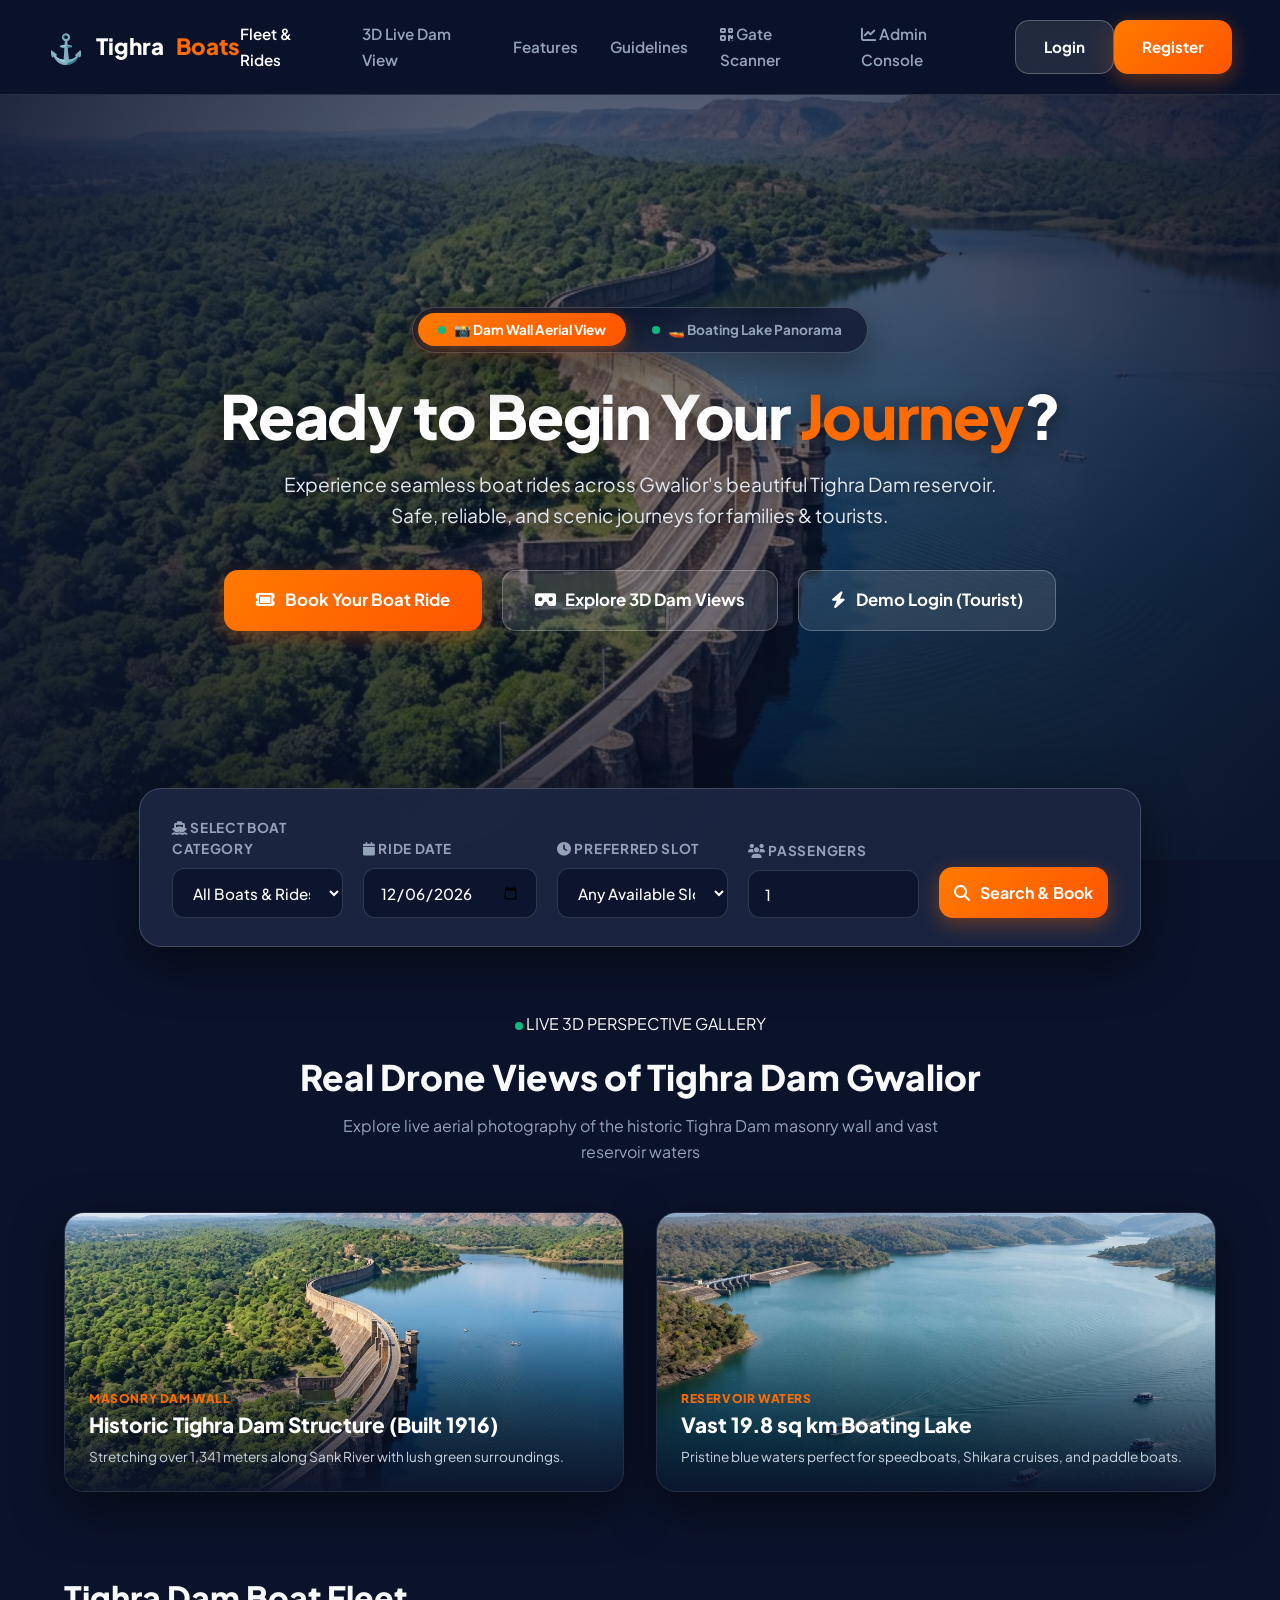
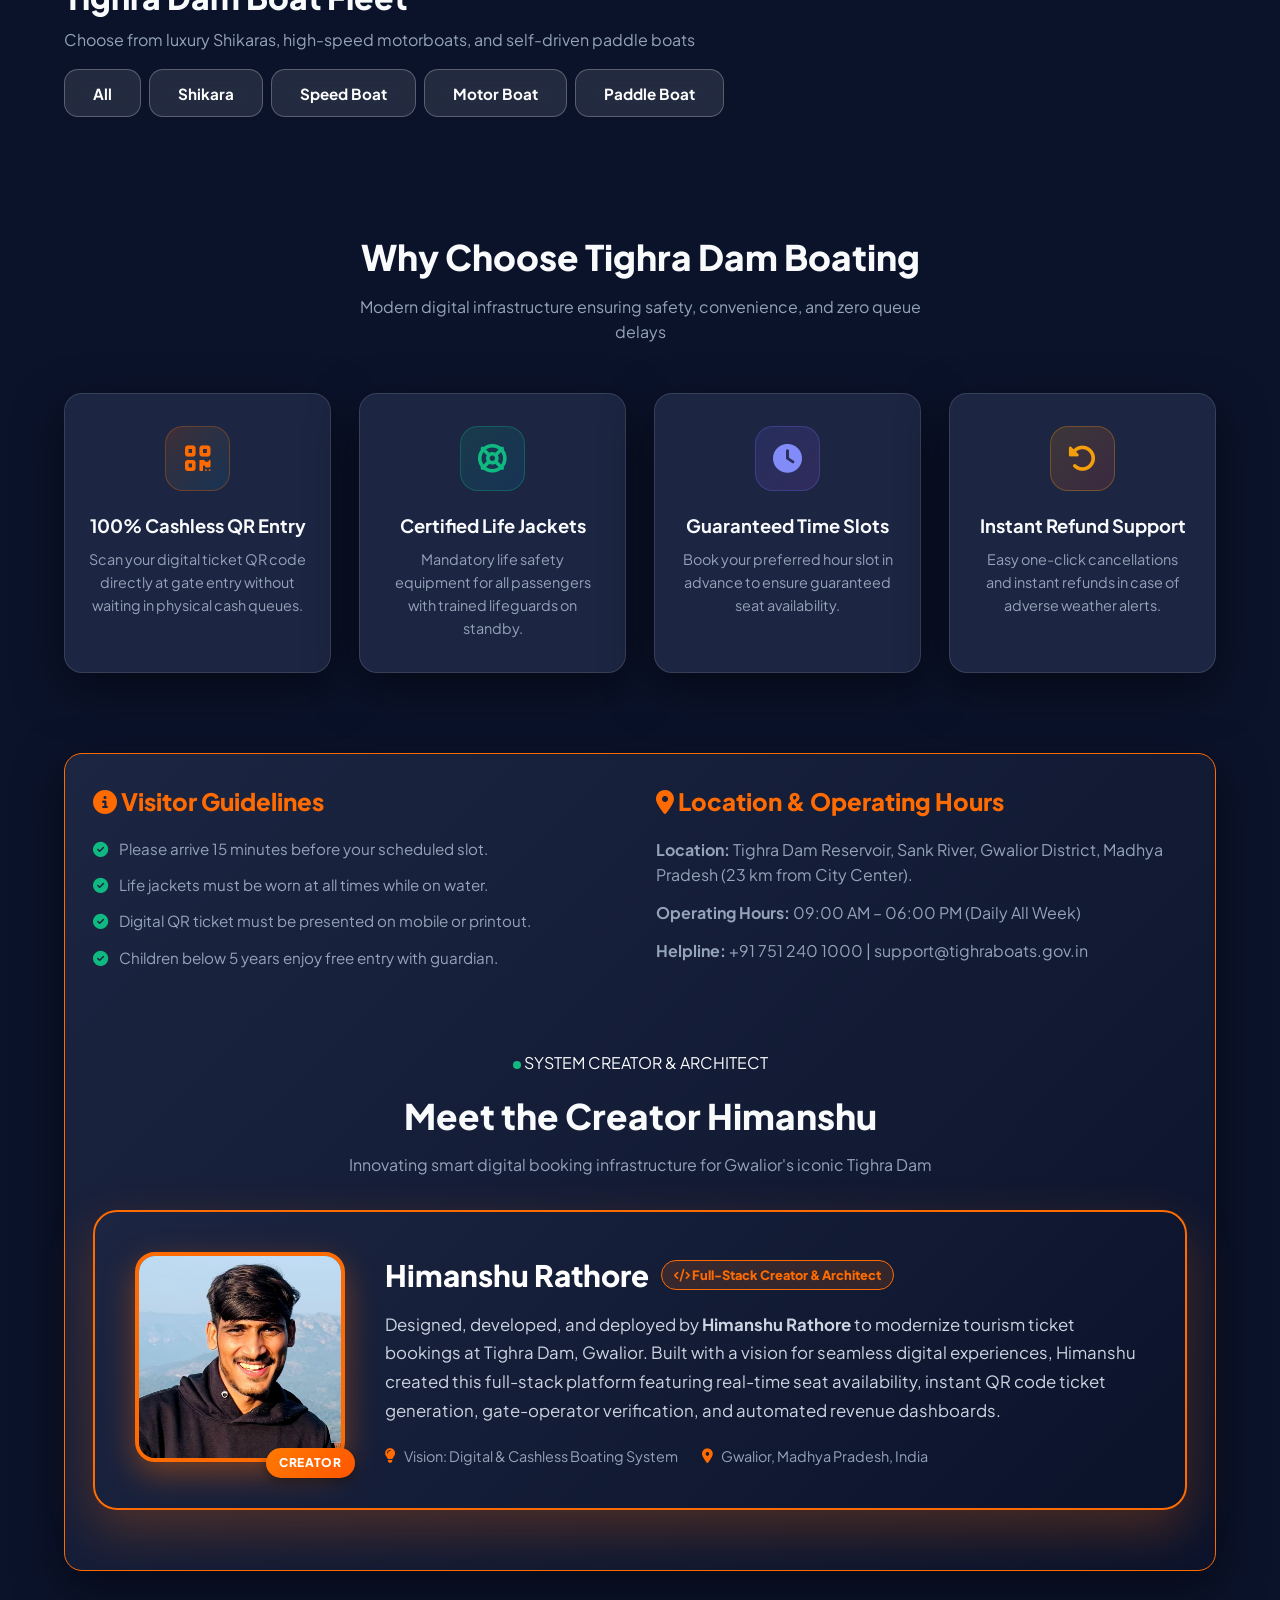
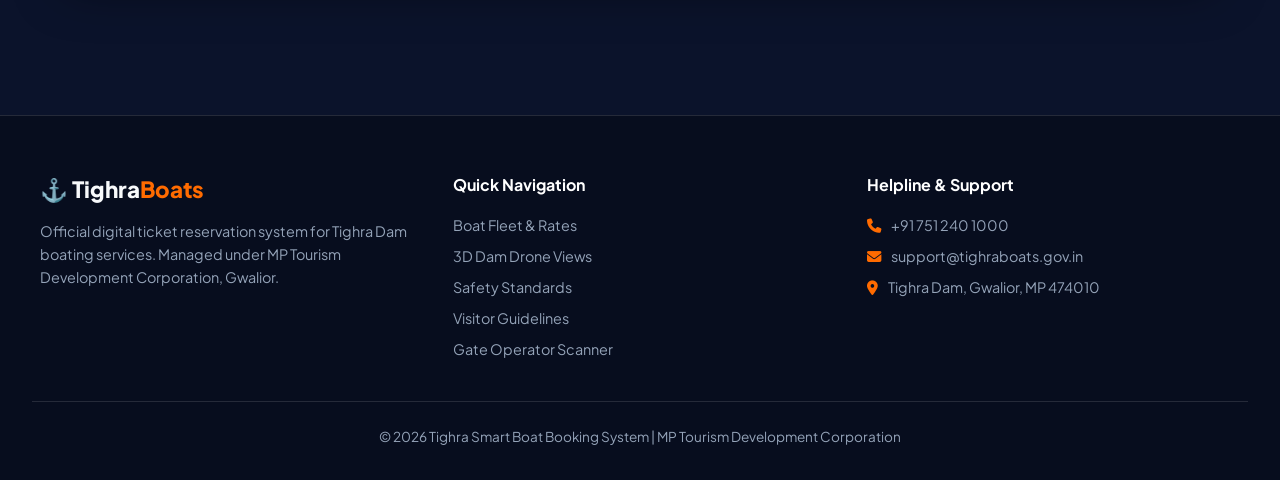
==== commit 0ac9c3a4: "Move Meet the Creator Himanshu section outside hidden modal into primary main page view" ====
--- a/index.html
+++ b/index.html
@@ -1,5 +1,5 @@
 <!DOCTYPE html>
-<!-- Tighra Dam Official Waterways Portal v2.0 -->
+<!-- Tighra Dam Official Waterways Portal v2.5 - Created by Himanshu Rathore -->
 <html lang="en">
 <head>
   <meta charset="UTF-8">
@@ -225,9 +225,45 @@
             <p style="color: var(--text-muted);"><strong>Helpline:</strong> +91 751 240 1000 | support@tighraboats.gov.in</p>
           </div>
         </div>
+    <!-- Meet the Creator Himanshu Section -->
+    <section id="creator-section" style="margin-top: 5rem; margin-bottom: 2rem;">
+      <div style="text-align: center; margin-bottom: 2rem;">
+        <div class="badge-pill" style="margin-bottom: 0.75rem;">
+          <span class="pulse-dot"></span> SYSTEM CREATOR & ARCHITECT
+        </div>
+        <h2 style="font-size: 2.2rem; font-weight: 800; margin-bottom: 0.5rem;">Meet the Creator Himanshu</h2>
+        <p style="color: var(--text-muted); max-width: 650px; margin: 0 auto;">Innovating smart digital booking infrastructure for Gwalior's iconic Tighra Dam</p>
+      </div>
+
+      <div class="creator-card" style="background: linear-gradient(135deg, #1c2541 0%, #0b132b 100%); border: 2px solid var(--primary); border-radius: 24px; padding: 2.5rem; display: flex; align-items: center; gap: 2.5rem; flex-wrap: wrap; box-shadow: 0 20px 50px rgba(255, 107, 0, 0.25);">
+        <div class="creator-img-wrapper" style="position: relative; flex-shrink: 0; margin: 0 auto;">
+          <img src="/static/images/himanshu_rathore.jpg" alt="Meet the Creator Himanshu" style="width: 210px; height: 210px; border-radius: 20px; object-fit: cover; border: 4px solid var(--primary); box-shadow: 0 12px 32px rgba(255, 107, 0, 0.4);">
+          <span style="position: absolute; bottom: -10px; right: -10px; background: var(--primary-gradient); color: #fff; padding: 0.35rem 0.85rem; border-radius: 20px; font-size: 0.75rem; font-weight: 800; text-transform: uppercase; letter-spacing: 0.05em; box-shadow: 0 4px 12px rgba(0,0,0,0.4);">Creator</span>
+        </div>
+
+        <div style="flex: 1; min-width: 280px;">
+          <div style="display: flex; align-items: center; gap: 0.75rem; margin-bottom: 0.75rem; flex-wrap: wrap;">
+            <h3 style="font-size: 1.85rem; font-weight: 800; color: #fff;">Himanshu Rathore</h3>
+            <span style="background: rgba(255, 107, 0, 0.15); color: var(--primary); border: 1px solid var(--primary); padding: 0.25rem 0.75rem; border-radius: 20px; font-size: 0.8rem; font-weight: 800;"><i class="fa-solid fa-code"></i> Full-Stack Creator & Architect</span>
+          </div>
+
+          <p style="color: #cbd5e1; font-size: 1.05rem; line-height: 1.7; margin-bottom: 1.25rem;">
+            Designed, developed, and deployed by <strong>Himanshu Rathore</strong> to modernize tourism ticket bookings at Tighra Dam, Gwalior. Built with a vision for seamless digital experiences, Himanshu created this full-stack platform featuring real-time seat availability, instant QR code ticket generation, gate-operator verification, and automated revenue dashboards.
+          </p>
+
+          <div style="display: flex; gap: 1.5rem; flex-wrap: wrap; align-items: center;">
+            <div style="display: flex; align-items: center; gap: 0.5rem; color: var(--text-muted); font-size: 0.9rem;">
+              <i class="fa-solid fa-lightbulb" style="color: var(--primary);"></i>
+              <span>Vision: Digital & Cashless Boating System</span>
+            </div>
+            <div style="display: flex; align-items: center; gap: 0.5rem; color: var(--text-muted); font-size: 0.9rem;">
+              <i class="fa-solid fa-location-dot" style="color: var(--primary);"></i>
+              <span>Gwalior, Madhya Pradesh, India</span>
+            </div>
+          </div>
+        </div>
       </div>
     </section>
-
   </main>
 
   <!-- Booking Modal -->
@@ -417,46 +453,7 @@
         <button type="submit" class="btn btn-primary btn-block" style="padding: 0.9rem;">Create Account</button>
       </form>
     </div>
-    <!-- Meet the Creator & Visionary Section -->
-    <section id="creator-section" style="margin-top: 5rem; margin-bottom: 3rem;">
-      <div style="text-align: center; margin-bottom: 2.5rem;">
-        <div class="badge-pill" style="margin-bottom: 0.75rem;">
-          <span class="pulse-dot"></span> THE MIND BEHIND TIGHRA BOATS
-        </div>
-        <h2 style="font-size: 2.2rem; font-weight: 800; margin-bottom: 0.5rem;">Meet the Creator & Visionary</h2>
-        <p style="color: var(--text-muted); max-width: 650px; margin: 0 auto;">Innovating digital tourism infrastructure for Gwalior's iconic Tighra Dam</p>
-      </div>
-
-      <div class="creator-card" style="background: var(--dark-card); border: 1px solid var(--card-border); border-radius: 24px; padding: 2.5rem; display: flex; align-items: center; gap: 2.5rem; flex-wrap: wrap; box-shadow: var(--glass-shadow);">
-        <div class="creator-img-wrapper" style="position: relative; flex-shrink: 0;">
-          <img src="/static/images/himanshu_rathore.jpg" alt="Himanshu Rathore - Creator & Lead Architect" style="width: 210px; height: 210px; border-radius: 20px; object-fit: cover; border: 3px solid var(--primary); box-shadow: 0 12px 32px rgba(255, 107, 0, 0.35);">
-          <span style="position: absolute; bottom: -10px; right: -10px; background: var(--primary-gradient); color: #fff; padding: 0.35rem 0.85rem; border-radius: 20px; font-size: 0.75rem; font-weight: 800; text-transform: uppercase; letter-spacing: 0.05em; box-shadow: 0 4px 12px rgba(0,0,0,0.3);">Architect</span>
-        </div>
-
-        <div style="flex: 1; min-width: 280px;">
-          <div style="display: flex; align-items: center; gap: 0.75rem; margin-bottom: 0.5rem; flex-wrap: wrap;">
-            <h3 style="font-size: 1.85rem; font-weight: 800; color: #fff;">Himanshu Rathore</h3>
-            <span style="background: rgba(2, 132, 199, 0.2); color: #38bdf8; border: 1px solid rgba(56, 189, 248, 0.4); padding: 0.25rem 0.75rem; border-radius: 20px; font-size: 0.8rem; font-weight: 700;"><i class="fa-solid fa-code"></i> Full-Stack System Architect</span>
-          </div>
-
-          <p style="color: #cbd5e1; font-size: 1.05rem; line-height: 1.7; margin-bottom: 1.25rem;">
-            Conceptualized, engineered, and deployed by <strong>Himanshu Rathore</strong> to revolutionize tourism operations at Tighra Dam, Gwalior. Driven by a vision for smart digital infrastructure, Himanshu designed this end-to-end ecosystem integrating real-time seat allocations, instant QR ticket generation, gate-operator verification, and automated revenue management.
-          </p>
-
-          <div style="display: flex; gap: 1.5rem; flex-wrap: wrap; align-items: center;">
-            <div style="display: flex; align-items: center; gap: 0.5rem; color: var(--text-muted); font-size: 0.9rem;">
-              <i class="fa-solid fa-lightbulb" style="color: var(--primary);"></i>
-              <span>Vision: Cashless & Queue-Free Tourism</span>
-            </div>
-            <div style="display: flex; align-items: center; gap: 0.5rem; color: var(--text-muted); font-size: 0.9rem;">
-              <i class="fa-solid fa-location-dot" style="color: var(--primary);"></i>
-              <span>Gwalior, Madhya Pradesh, India</span>
-            </div>
-          </div>
-        </div>
-      </div>
-    </section>
-  </main>
+  </div>
 
   <!-- Footer -->
   <footer>
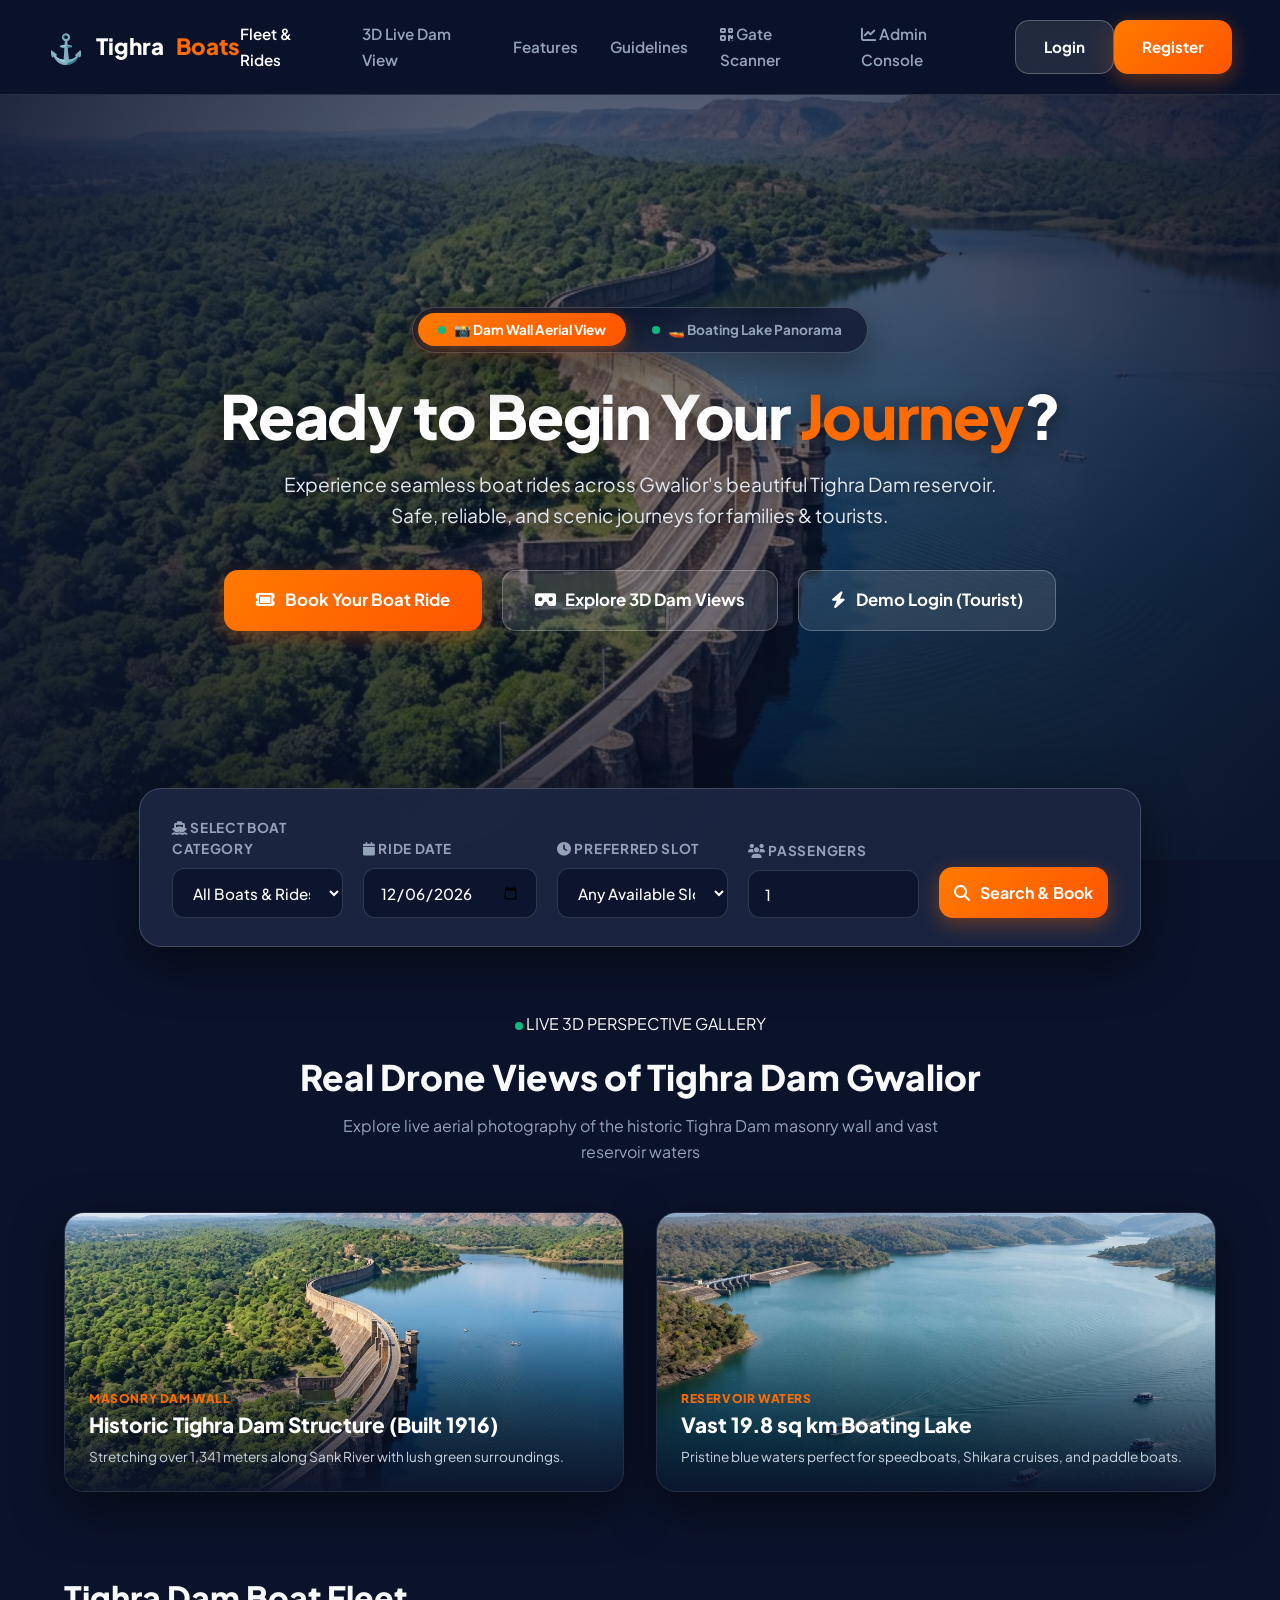
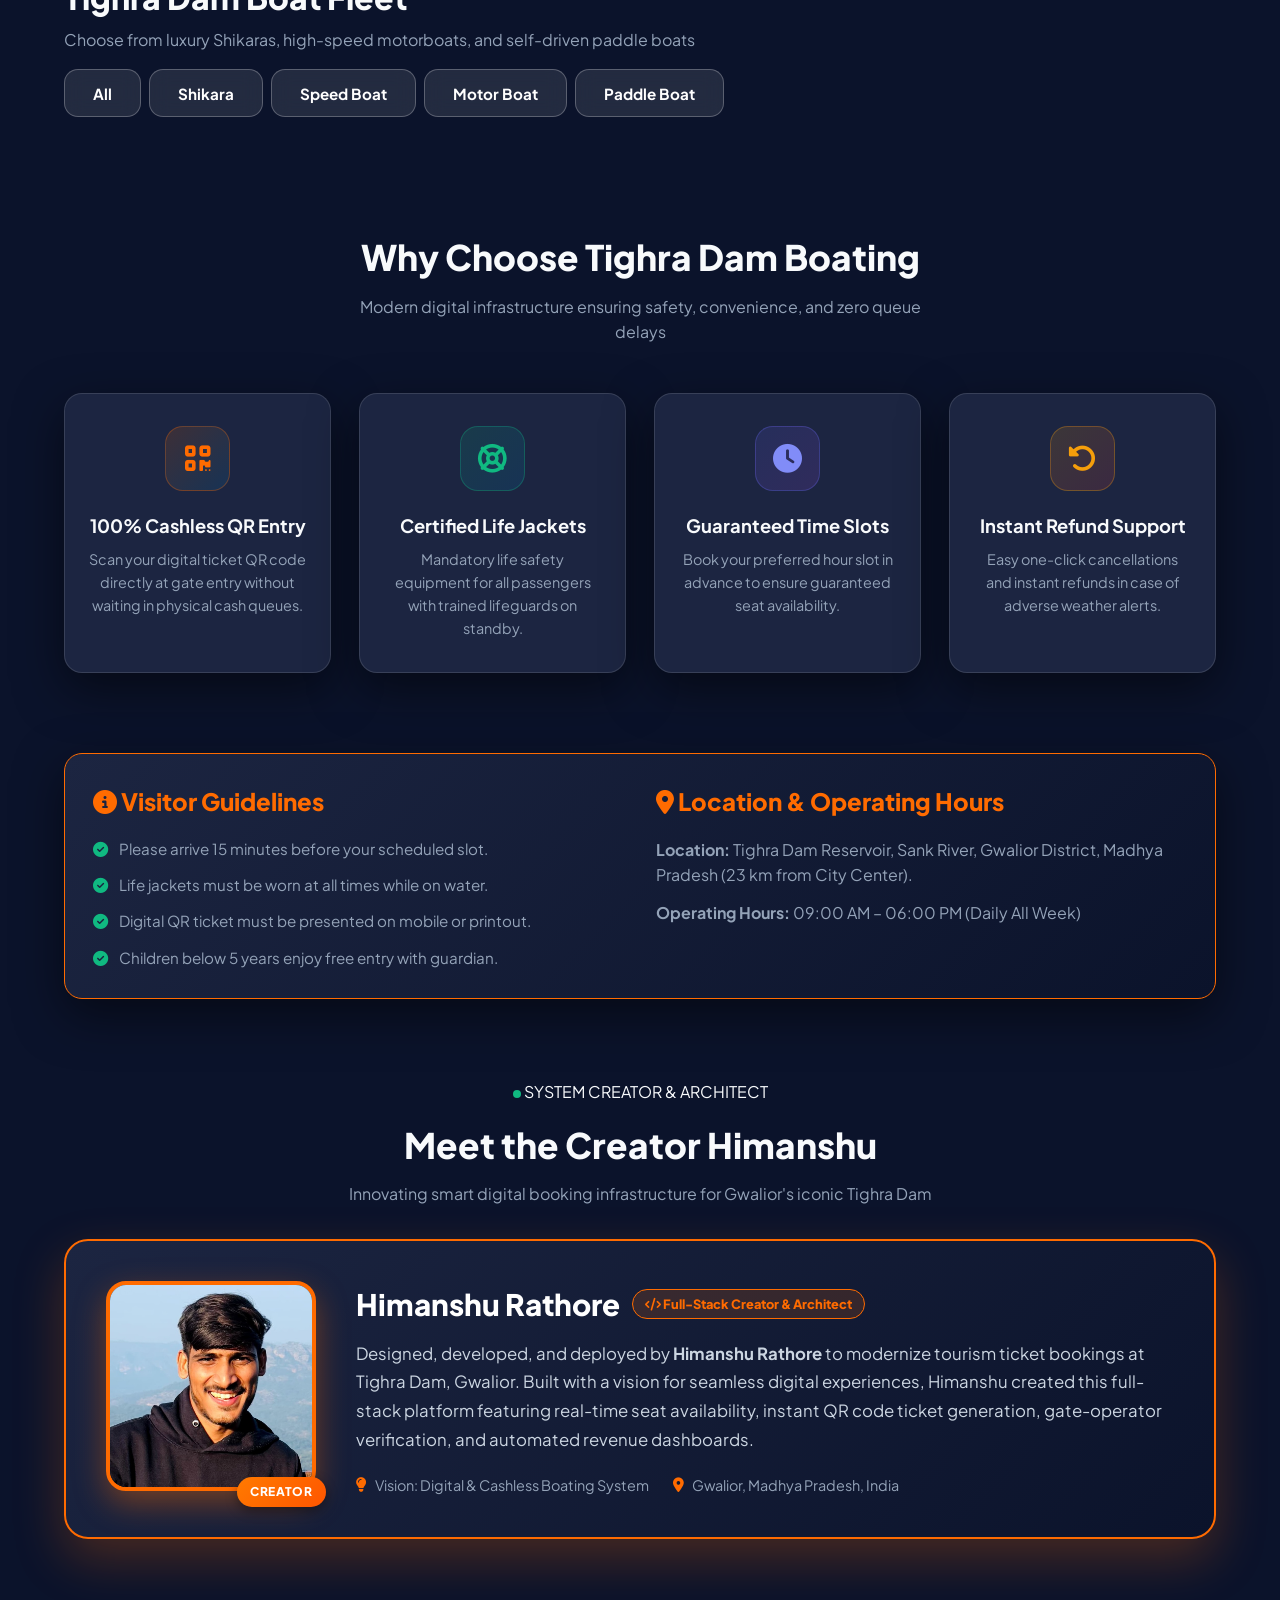
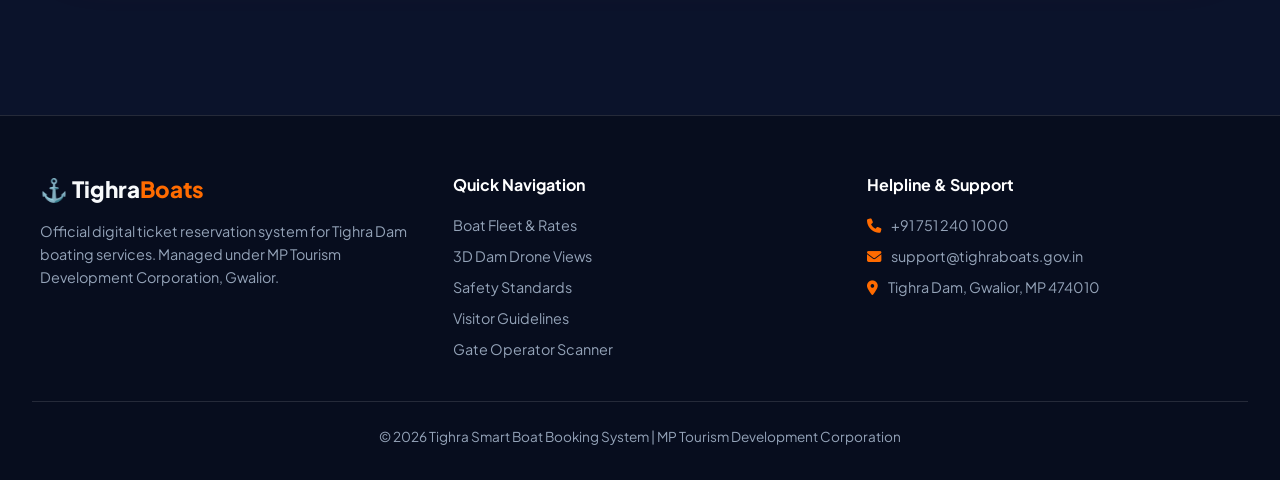
==== commit 11a0c382: "Fix Meet the Creator Himanshu section tag closure so it displays prominently on main page view" ====
--- a/index.html
+++ b/index.html
@@ -222,9 +222,11 @@
             <h3 style="font-size: 1.5rem; font-weight: 800; margin-bottom: 1rem; color: var(--primary);"><i class="fa-solid fa-location-dot"></i> Location & Operating Hours</h3>
             <p style="color: var(--text-muted); margin-bottom: 0.75rem;"><strong>Location:</strong> Tighra Dam Reservoir, Sank River, Gwalior District, Madhya Pradesh (23 km from City Center).</p>
             <p style="color: var(--text-muted); margin-bottom: 0.75rem;"><strong>Operating Hours:</strong> 09:00 AM – 06:00 PM (Daily All Week)</p>
-            <p style="color: var(--text-muted);"><strong>Helpline:</strong> +91 751 240 1000 | support@tighraboats.gov.in</p>
-          </div>
-        </div>
+          </div>
+        </div>
+      </div>
+    </section>
+
     <!-- Meet the Creator Himanshu Section -->
     <section id="creator-section" style="margin-top: 5rem; margin-bottom: 2rem;">
       <div style="text-align: center; margin-bottom: 2rem;">
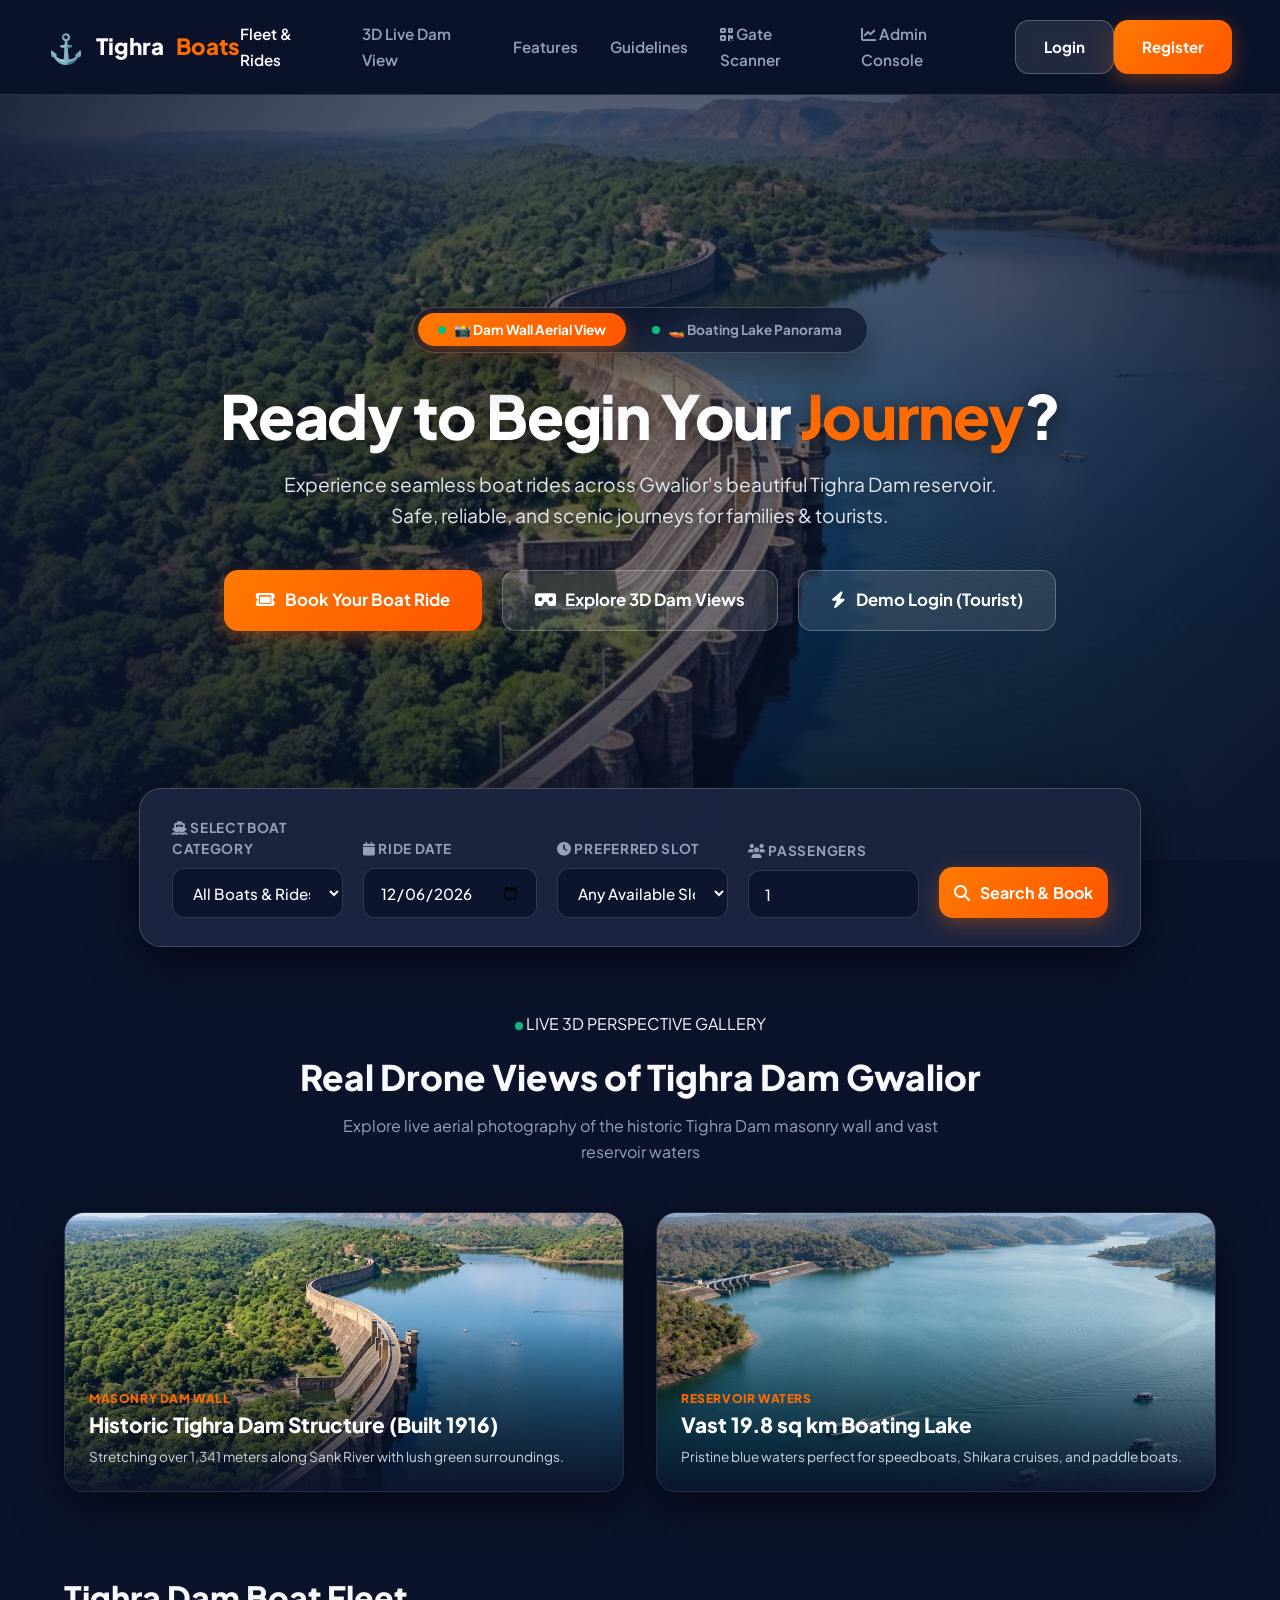
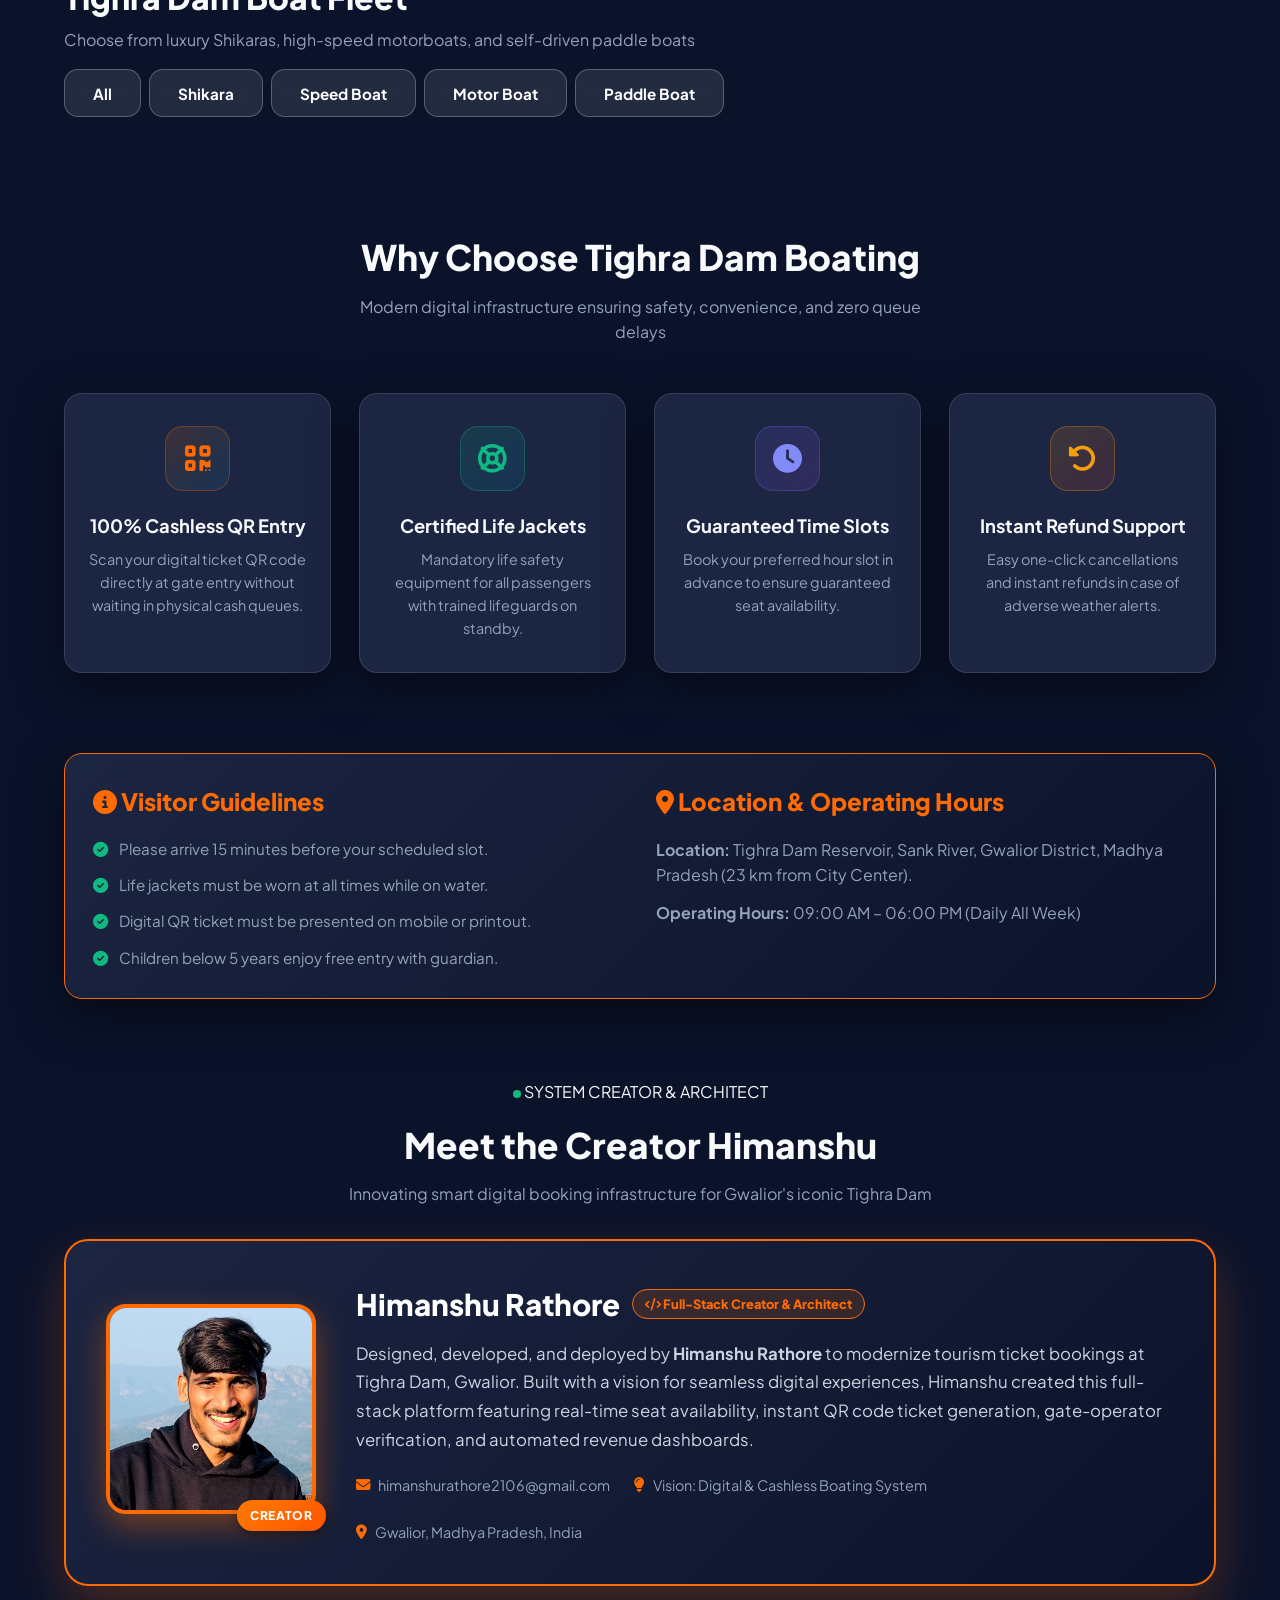
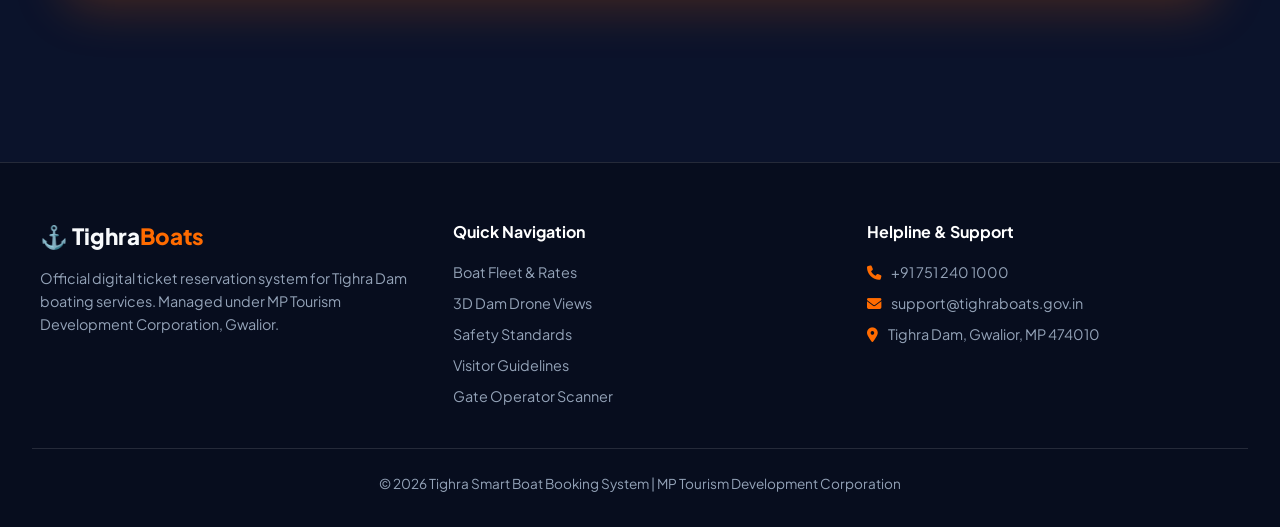
==== commit 3c3120d7: "Add Gmail address himanshurathore2106@gmail.com to Meet the Creator section" ====
--- a/index.html
+++ b/index.html
@@ -255,6 +255,10 @@
 
           <div style="display: flex; gap: 1.5rem; flex-wrap: wrap; align-items: center;">
             <div style="display: flex; align-items: center; gap: 0.5rem; color: var(--text-muted); font-size: 0.9rem;">
+              <i class="fa-solid fa-envelope" style="color: var(--primary);"></i>
+              <a href="mailto:himanshurathore2106@gmail.com" style="color: inherit; text-decoration: none;" onmouseover="this.style.color='var(--primary)'" onmouseout="this.style.color='inherit'">himanshurathore2106@gmail.com</a>
+            </div>
+            <div style="display: flex; align-items: center; gap: 0.5rem; color: var(--text-muted); font-size: 0.9rem;">
               <i class="fa-solid fa-lightbulb" style="color: var(--primary);"></i>
               <span>Vision: Digital & Cashless Boating System</span>
             </div>
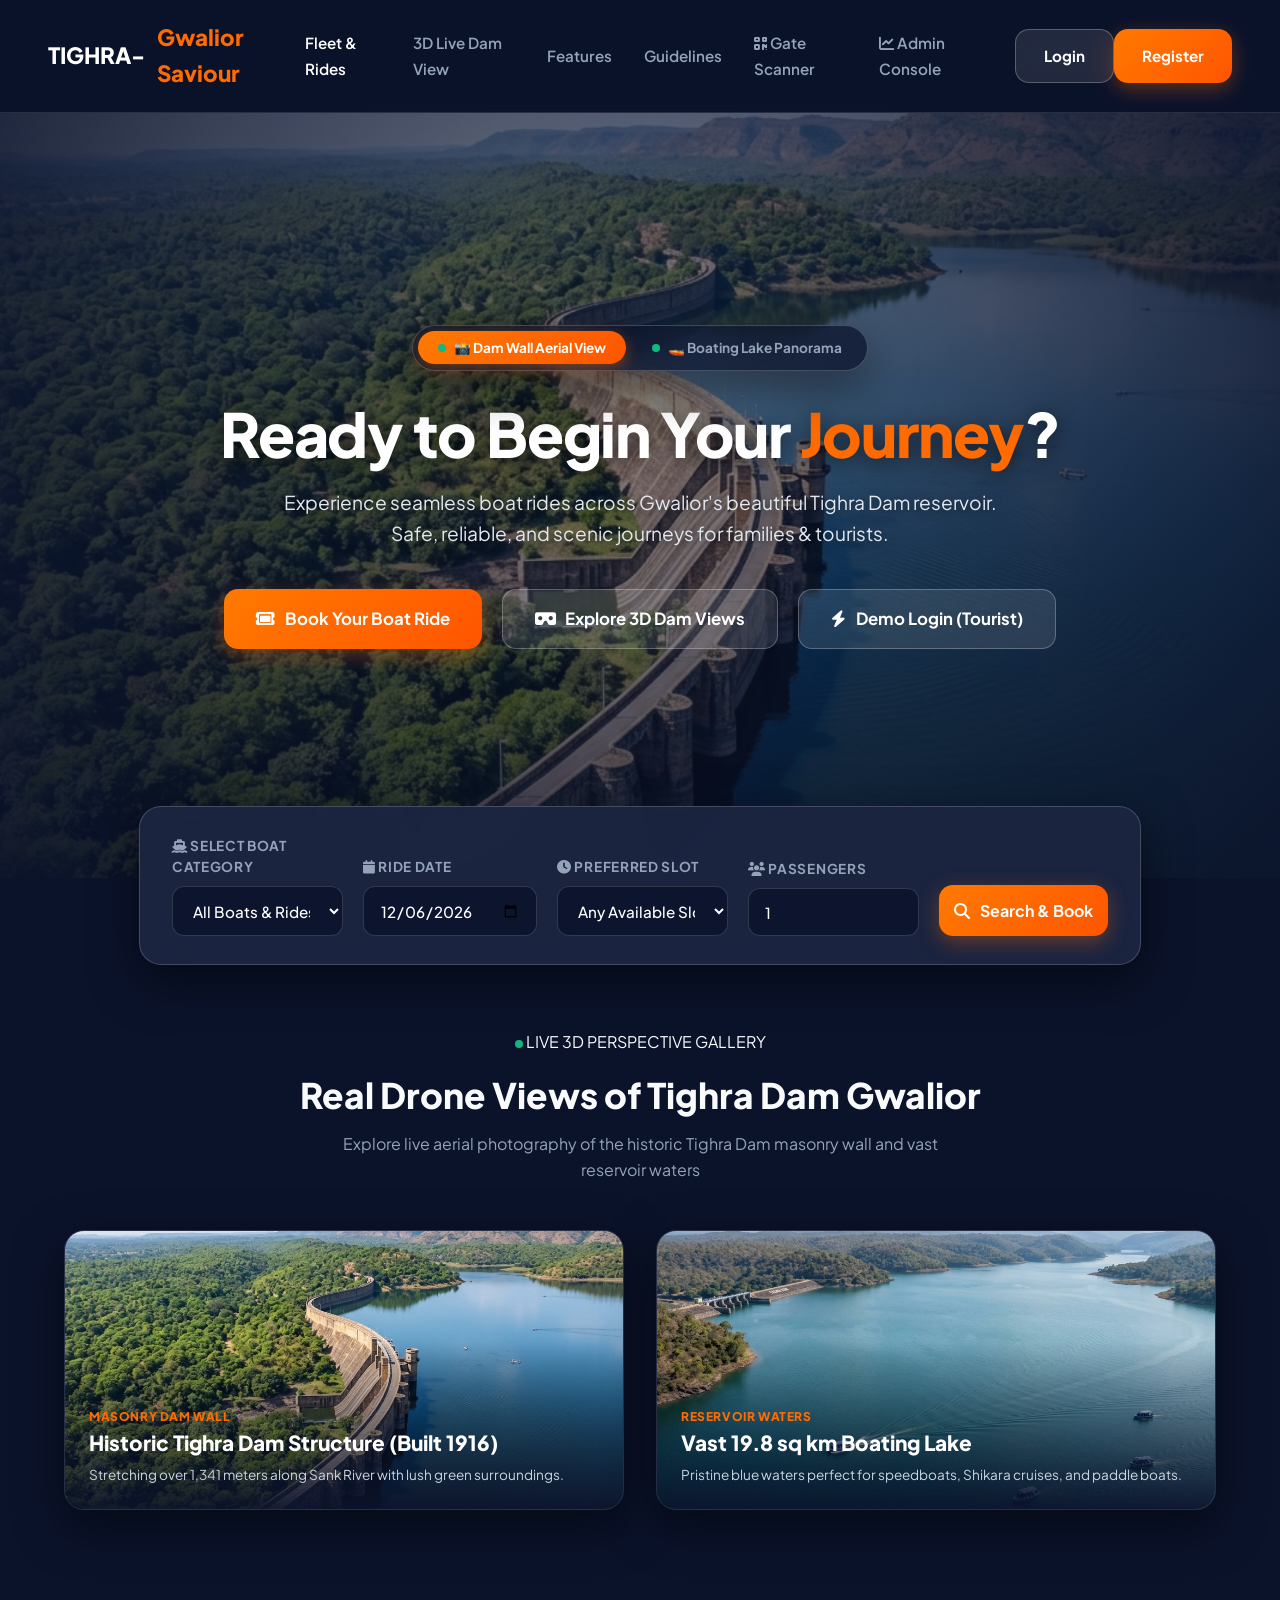
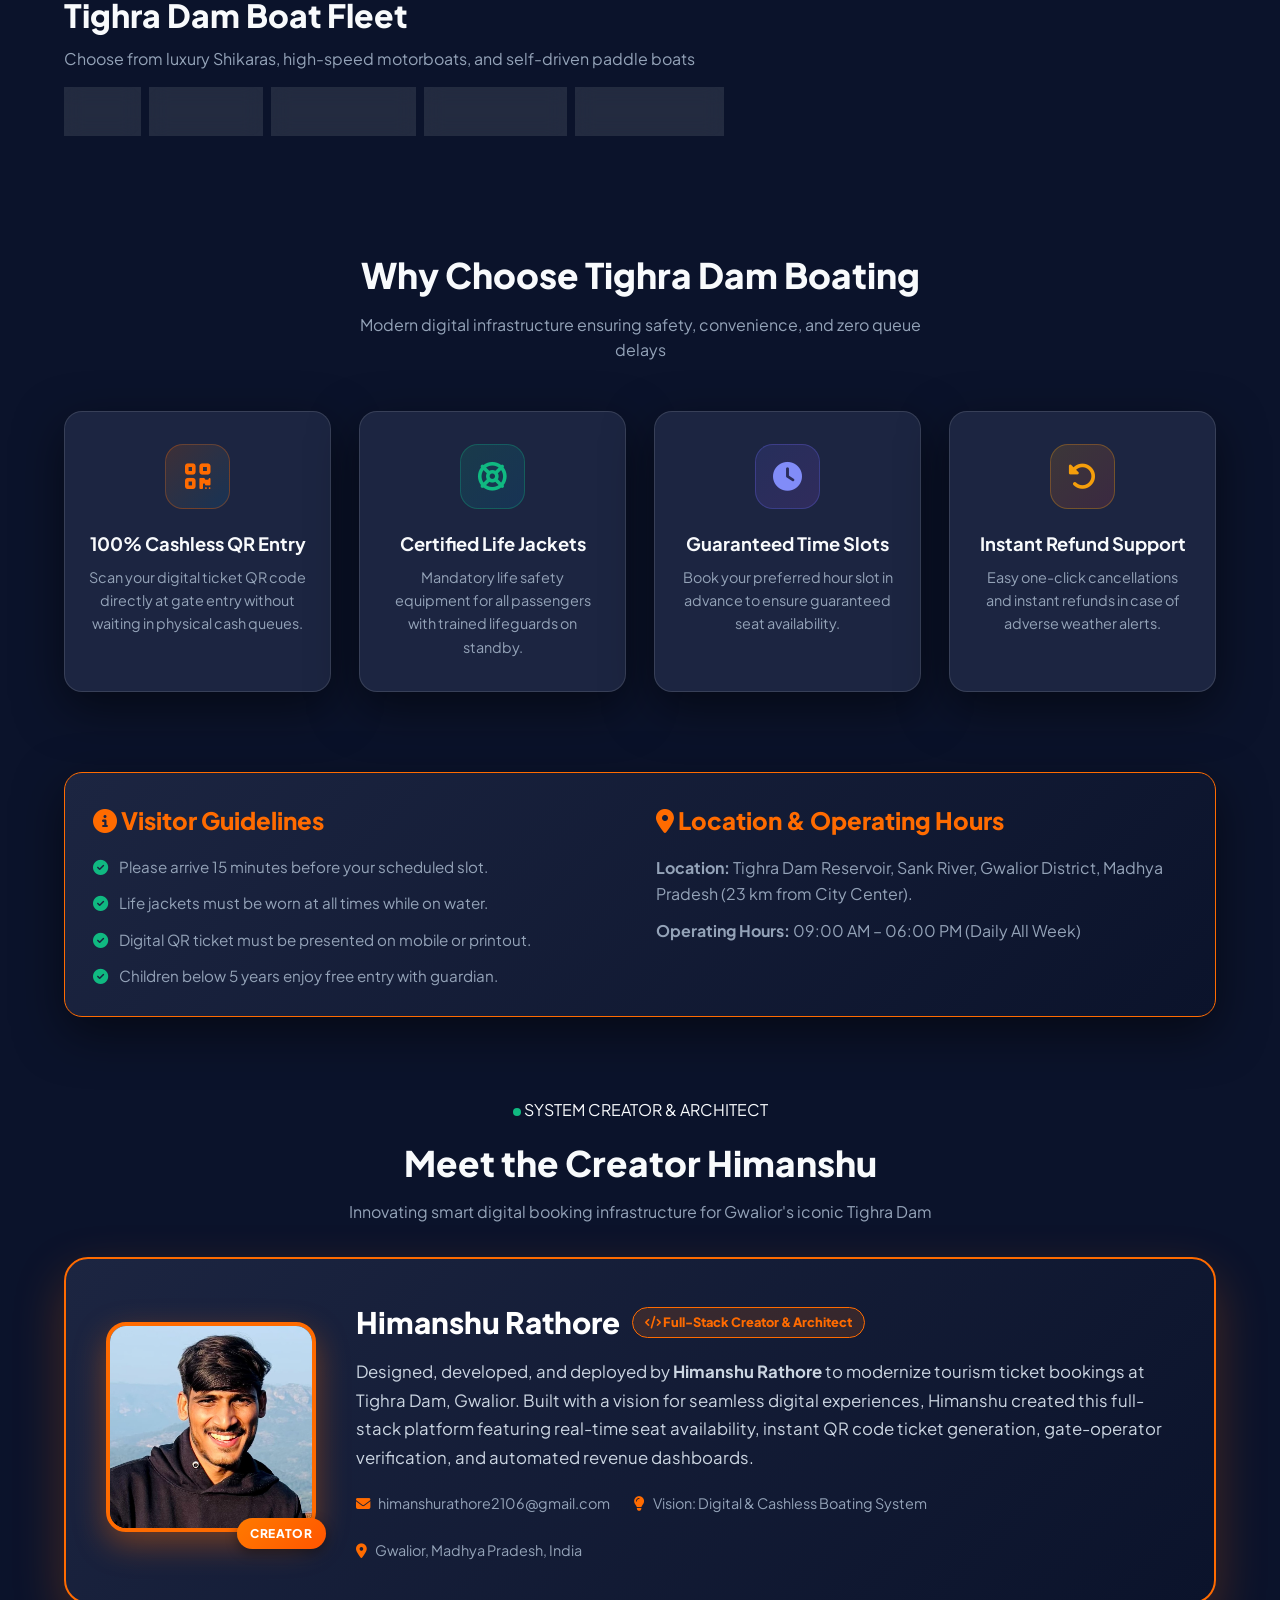
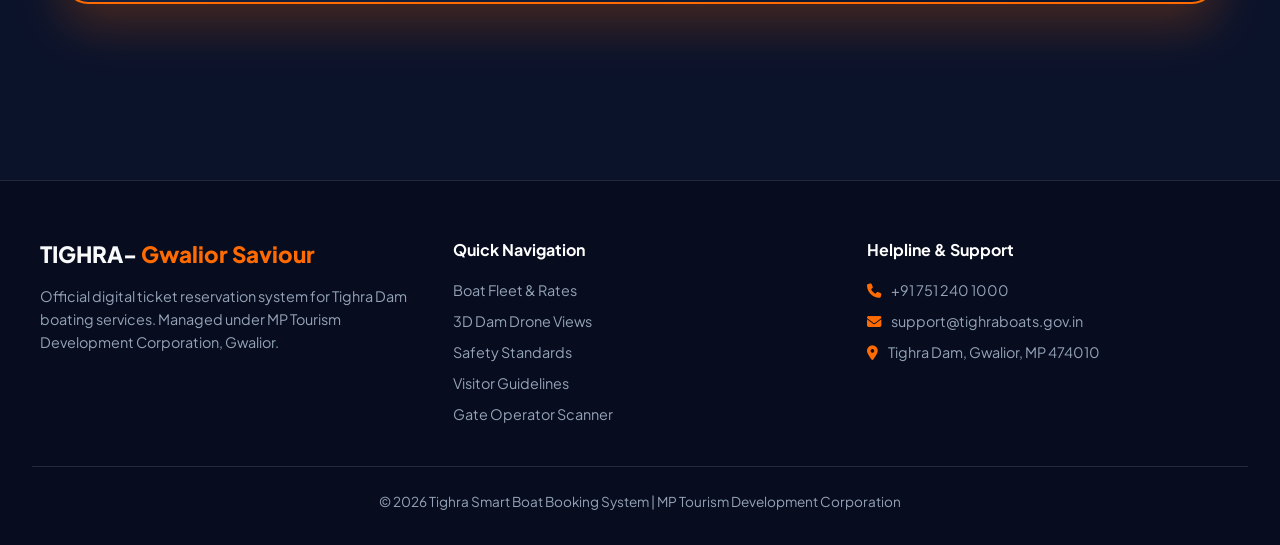
==== commit 2f48e681: "Remove anchor emoji and rename brand logo to TIGHRA- Gwalior Saviour" ====
--- a/index.html
+++ b/index.html
@@ -13,7 +13,7 @@
   <!-- Navigation Bar -->
   <nav class="navbar">
     <a href="/" class="brand">
-      <span class="brand-icon">⚓</span> Tighra<span class="highlight">Boats</span>
+      TIGHRA- <span class="highlight">Gwalior Saviour</span>
     </a>
     <button class="nav-toggle-btn" id="navToggleBtn" onclick="toggleMobileNav()" aria-label="Toggle navigation">
       <i class="fa-solid fa-bars"></i>
@@ -465,7 +465,7 @@
   <footer>
     <div class="footer-content">
       <div>
-        <div class="footer-brand">⚓ Tighra<span style="color: var(--primary);">Boats</span></div>
+        <div class="footer-brand">TIGHRA- <span style="color: var(--primary);">Gwalior Saviour</span></div>
         <p class="footer-text">Official digital ticket reservation system for Tighra Dam boating services. Managed under MP Tourism Development Corporation, Gwalior.</p>
       </div>
 
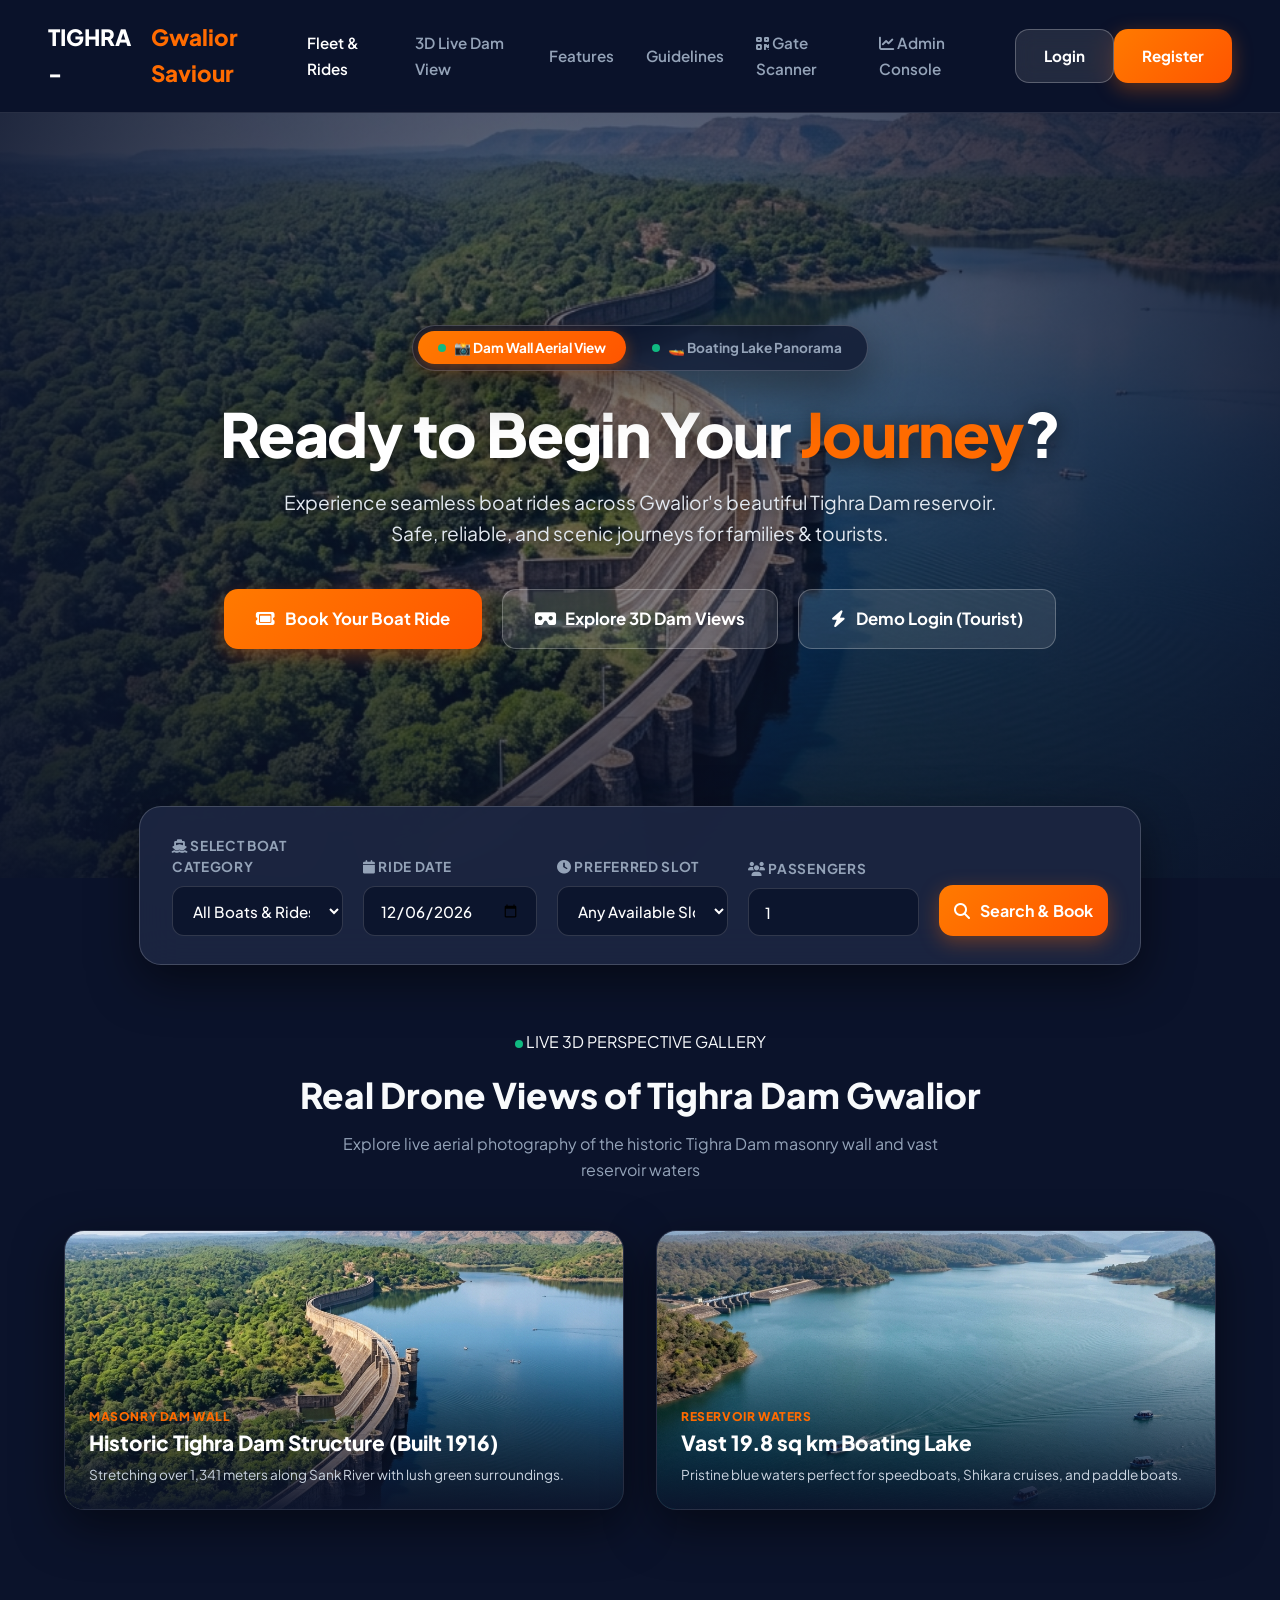
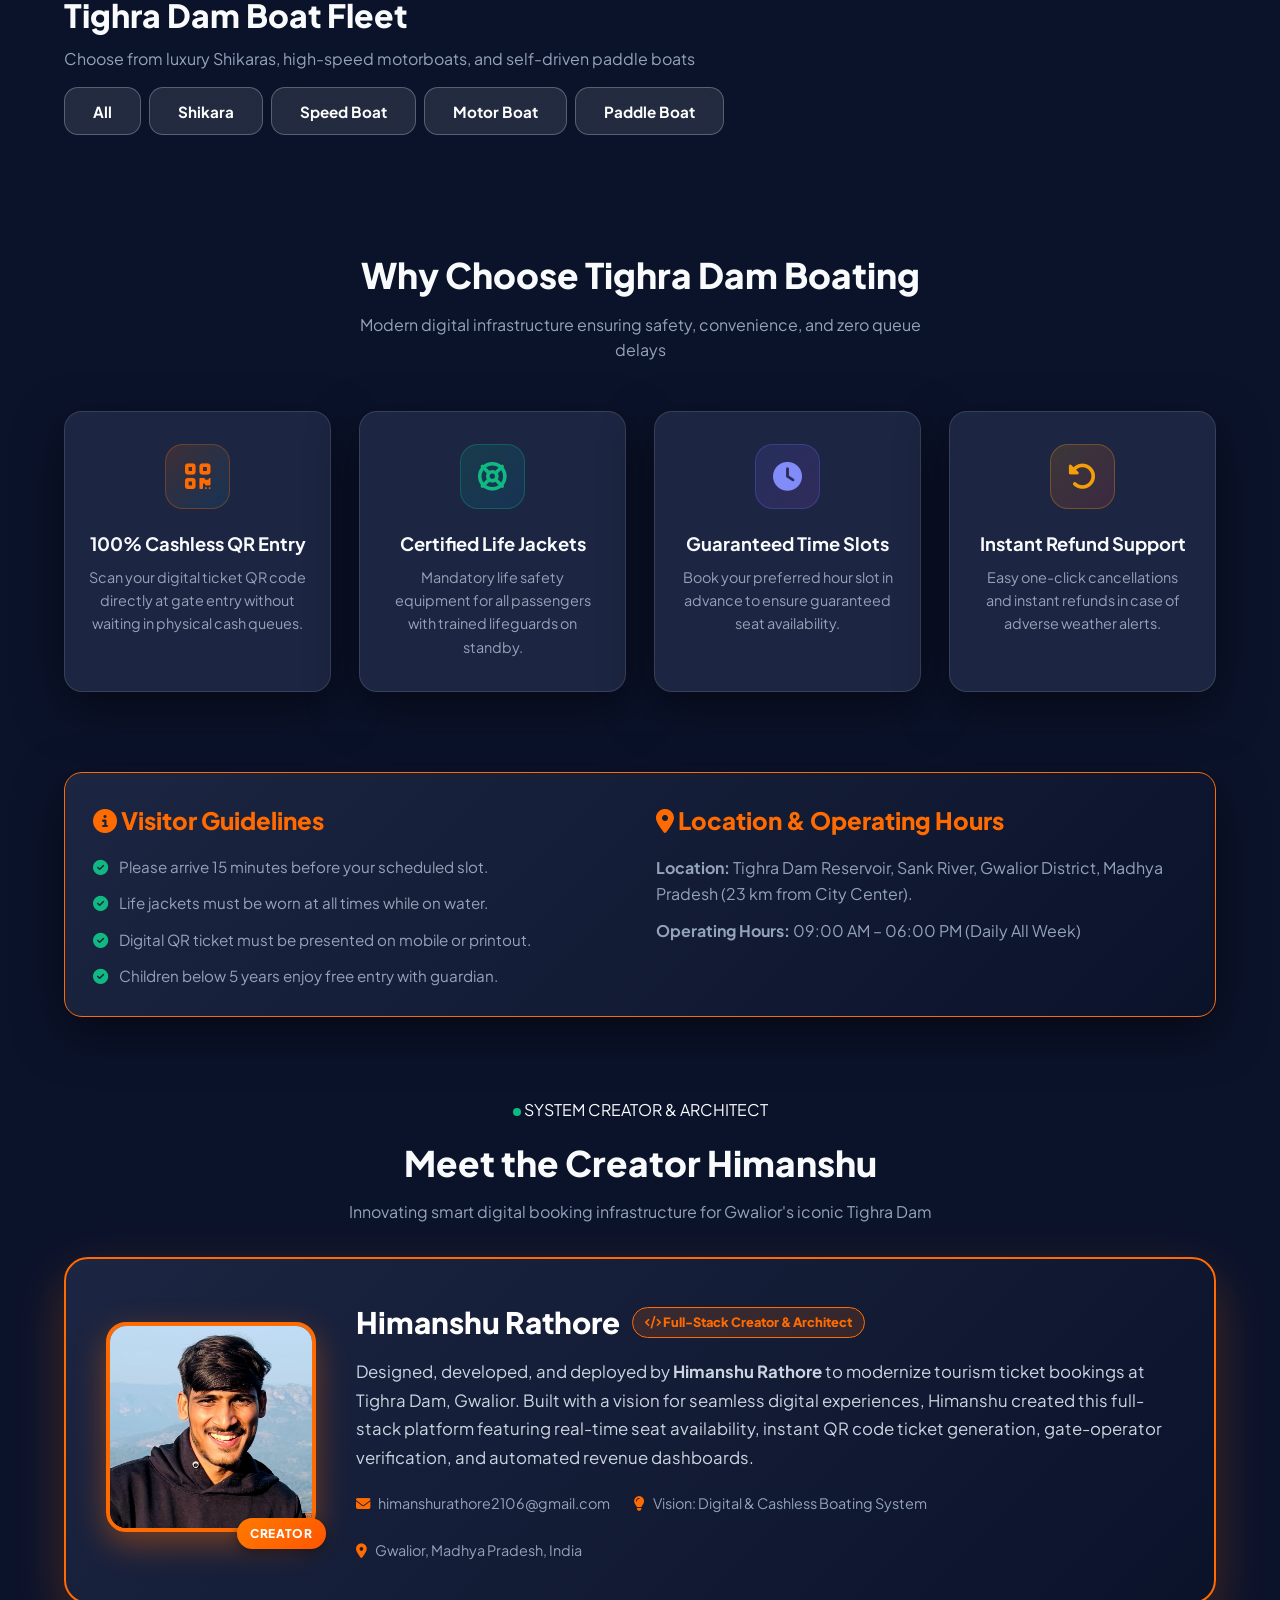
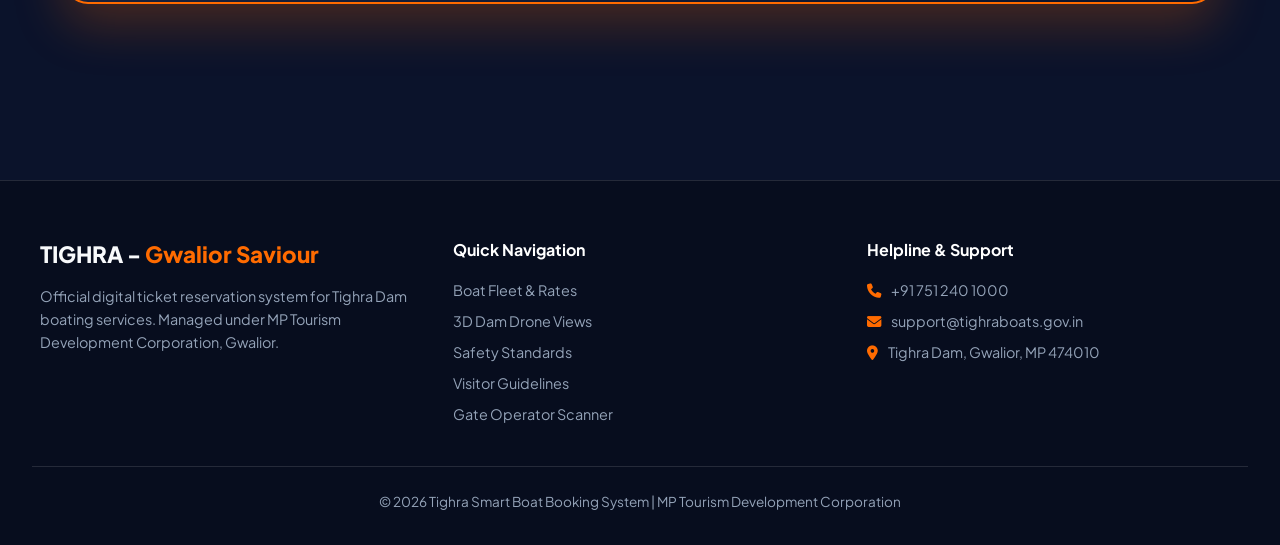
==== commit e1a3698f: "Update brand title spacing to TIGHRA - Gwalior Saviour" ====
--- a/index.html
+++ b/index.html
@@ -13,7 +13,7 @@
   <!-- Navigation Bar -->
   <nav class="navbar">
     <a href="/" class="brand">
-      TIGHRA- <span class="highlight">Gwalior Saviour</span>
+      TIGHRA - <span class="highlight">Gwalior Saviour</span>
     </a>
     <button class="nav-toggle-btn" id="navToggleBtn" onclick="toggleMobileNav()" aria-label="Toggle navigation">
       <i class="fa-solid fa-bars"></i>
@@ -465,7 +465,7 @@
   <footer>
     <div class="footer-content">
       <div>
-        <div class="footer-brand">TIGHRA- <span style="color: var(--primary);">Gwalior Saviour</span></div>
+        <div class="footer-brand">TIGHRA - <span style="color: var(--primary);">Gwalior Saviour</span></div>
         <p class="footer-text">Official digital ticket reservation system for Tighra Dam boating services. Managed under MP Tourism Development Corporation, Gwalior.</p>
       </div>
 
